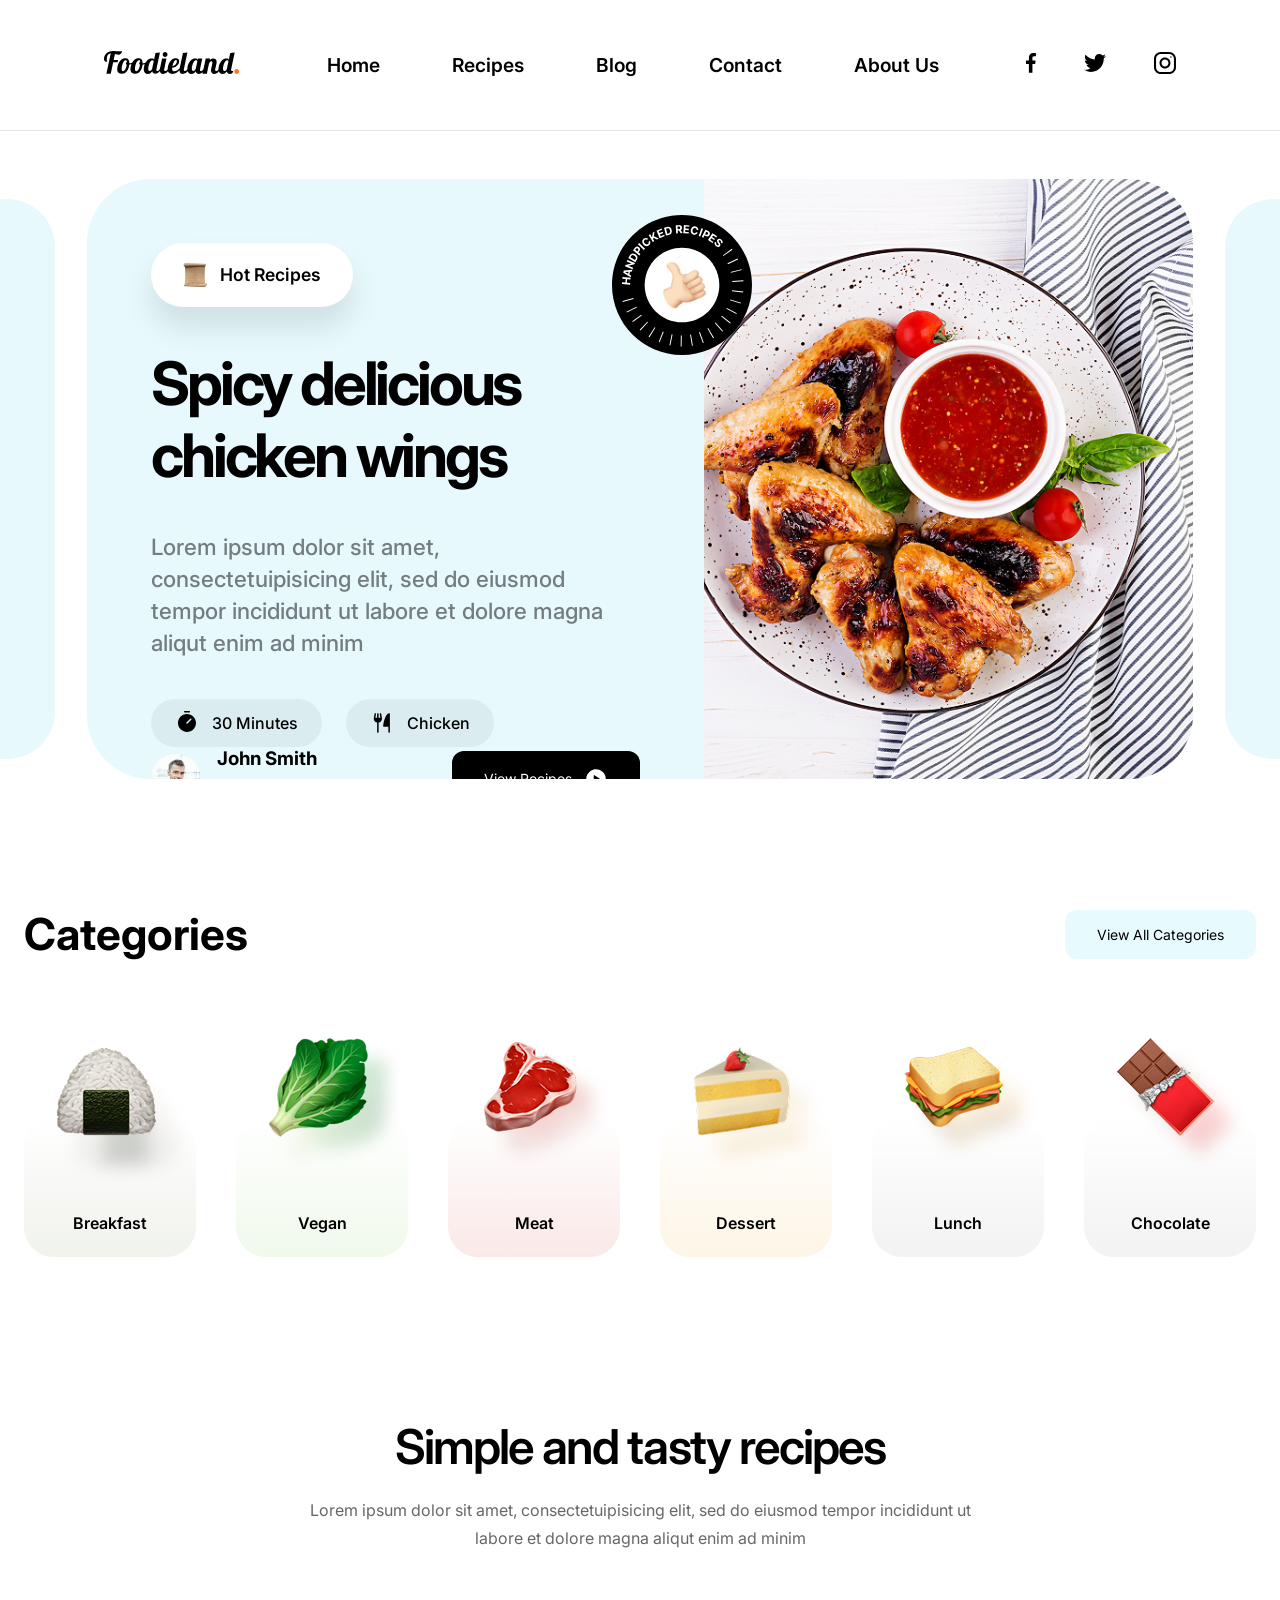
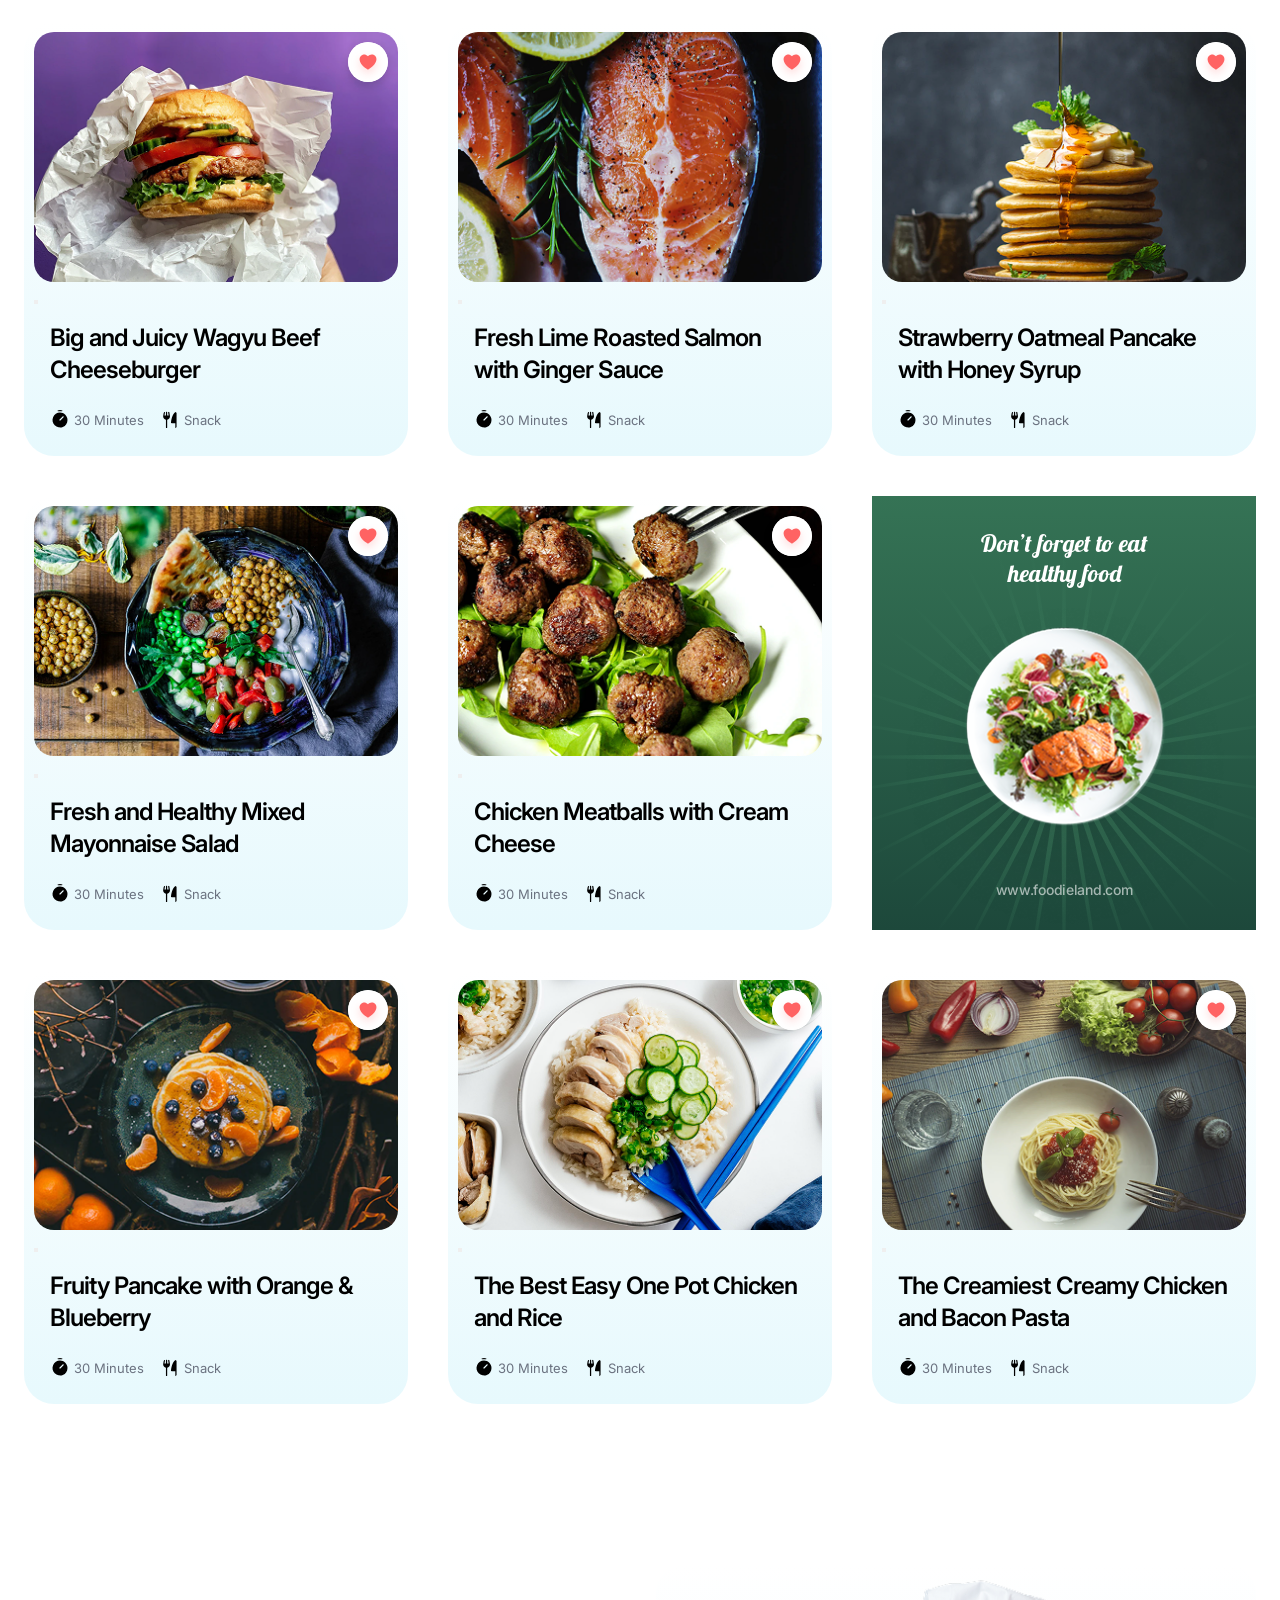
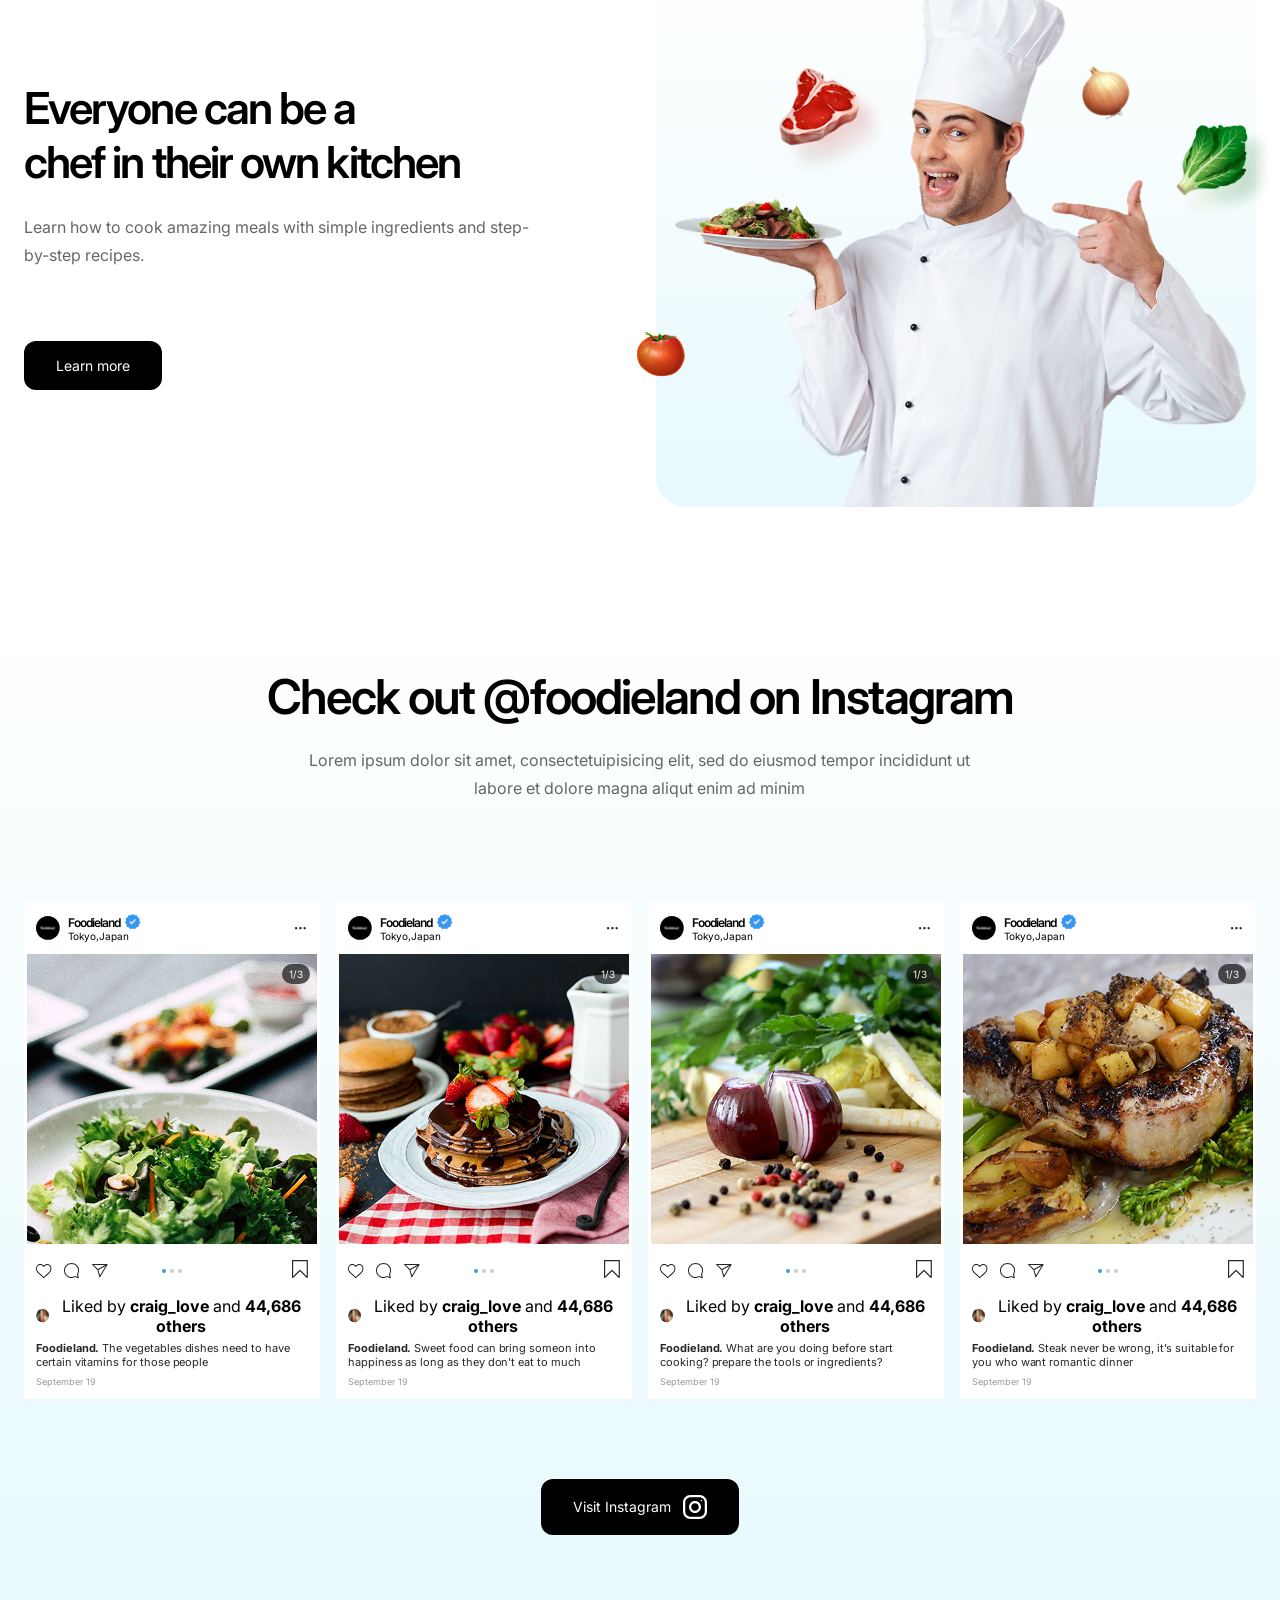
==== index.html @ 56c22567 "chore: rename homepage.html to index.html" ====
<!DOCTYPE html>
<html lang="en">
<head>

    <meta charset="UTF-8">
    <meta name="viewport" content="width=device-width, initial-scale=1.0">
    <title>Homepage</title>

    <link rel="stylesheet" href="/styles.css">
    <link href="https://fonts.googleapis.com/css2?family=Inter:wght@400;600;700&display=swap" rel="stylesheet">
    <link href="https://fonts.googleapis.com/css2?family=Lobster&display=swap" rel="stylesheet">
</head>


<body>
    <!-- Navbar Design -->
    <Header class="header">
        <!-- Brand Logo -->
        <nav class="navbar">
            <a class="">
                <img src="/assets/Logo/Foodieland..svg" alt="Brand-logo" class="brand-logo">
            </a>
            <!-- Page links on Navbar -->
            <ul class="nav-menu">
                <li>
                    <a href="">Home</a>
                </li>
                 <li>
                    <a href="">Recipes</a>
                </li>
                <li>
                    <a href="">Blog</a>
                </li>
                 <li>
                    <a href="">Contact</a>
                </li>
                <li><a href=""> About Us</a></li>
            </ul>
            <!-- Social Media Icons -->
            <div class="sm-icons">
                <a href="">
                    <img src="/assets/Icons/001-facebook.svg" alt="facebook icon">
                </a>
                <a href="">
                    <img src="/assets/Icons/003-twitter.svg" alt="">
                </a>
                <a href="">
                    <img src="/assets/Icons/004-instagram.svg" alt="">
                </a>
            </div>
        </nav>
    </Header>

    <!-- Main Website Sections -->
    <main>
        <!-- Hero Section -->
        <Section class="hero">

            <div class="left-rectangle">
            </div>
            <!-- The Banner in the Middle -->
            <div class="hero-banner">

                <div class="hero-banner-left">
                    <div class="hero-left-content">
                        <div class="hot-recipes-tag">
                            <img src="/assets/Icons/Scroll.svg" alt="Scroll">
                            <p class="tag-text">Hot Recipes</p>
                        </div>

                        <h1>Spicy delicious chicken wings</h1>

                        <p>Lorem ipsum dolor sit amet, consectetuipisicing elit, sed do eiusmod tempor incididunt ut labore et dolore magna aliqut enim ad minim </p>
                    
                        <div class="hero-banner-tag-2">
                            <div class="hot-recipes-tag-2">
                                <img src="/assets/Icons/Timer.svg" alt="delivery Time">
                                <p class="tag-text">30 Minutes</p>
                            </div>
                            <div class="hot-recipes-tag-2">
                                <img src="/assets/Icons/ForkKnife.svg" alt="delivery Time">
                                <p class="tag-text">Chicken</p>
                            </div>
                        </div>
                    </div>
                     

                    <div class="author-and-button">
                        <div class="chef-details">
                            <img src="/assets/images/Man-avatar.svg" alt="Man-avatar">
                            <div class="author-name-date">
                                <h3>John Smith</h3>
                                <p>18 April, 2026</p>
                            </div>
                        </div>

                        <button class="btn-and-icon">
                            <span>View Recipes</span>
                            <img src="/assets/Icons/PlayCircle.svg" alt="Play button">
                        </button>
                    </div>
                </div>

                <!-- Floating Badge -->
                <img src="/assets/images/Badge.svg" alt="Badge" class="hero-banner-float">

                
                <div class="hero-banner-right">
                    <img src="/assets/images/baked-chicken-wings-asian-style-tomatoes-sauce-plate 1.png" alt="baked-chicken-wings-asian-style-tomatoes-sauce-plate" >
                </div>
            </div>

            <div class="right-rectangle">
            </div>
        </Section>


        <!-- Categories -->
        <section class="categories">
            <div class="container">
                <div class="cat-header">
                    <h1>Categories</h1>
                    <button class="btn">
                        <span>View All Categories</span>
                    </button>
                </div>
                
                <div class="category-list">
                    <!-- Breakfast Category Card -->
                     <div class="cat-breakfast">
                        <img src="/assets/images/Cat-Breakfast.png" alt="Oatmeal png">
                        <p>Breakfast</p>
                    </div>

                    <!-- Vegan Category Card -->
                    <div class="cat-vegan">
                        <img src="/assets/images/Cat-Vegan.png" alt="Vegan Image png">
                        <p>Vegan</p>
                    </div>

                    <!-- Meat Category Card -->
                    <div class="cat-meat">
                        <img src="/assets/images/cat-meat.png" alt="Streak of meat png">
                        <p>Meat</p>
                    </div>

                    <!-- Dessert Category Card -->
                    <div class="cat-dessert">
                        <img src="/assets/images/Cat-Dessert.png" alt="Dessert Image png">
                        <p>Dessert</p>
                    </div>

                    <!-- Lunch Category Card -->
                    <div class="cat-lunch">
                        <img src="/assets/images/Cat-Lunch.png" alt="lunch image png ">
                        <p>Lunch</p>
                    </div>

                    <!-- Chocolate Category Card -->
                    <div class="cat-chocolate">
                        <img src="/assets/images/Cat-Chocolate.png" alt="Chocolate bar png">
                        <p>Chocolate</p>
                    </div>
                </div>
            </div>
        </section>

        <!-- Recipes Card -->
        <section class="recipes">
            <div class="container">

                <div class="recipes-header">
                    <h2 class="title">
                        Simple and tasty recipes
                    </h2>
                    <p class="subtitle">
                        Lorem ipsum dolor sit amet, consectetuipisicing elit, sed do eiusmod tempor incididunt ut labore et dolore magna aliqut enim ad minim                </p>
                    </p>
                </div>

                <div class="recipe-grid">
                    <!-- Grid cards -->
                    <article class="card">
                        <img src="/assets/images/Big and Juicy Wagyu Beef Cheeseburger.png" alt="Big and Juicy Wagyu Beef Cheeseburger">
                        
                        <button class="favorite-btn">
                            <img src="/assets/images/Favorite.svg" alt="heart to add to favorite">
                        </button>

                        <div class="card-body">
                            <h3>Big and Juicy Wagyu Beef Cheeseburger</h3>
                    
                            <div class="meta">
                                <div class="meta-tag">
                                    <img src="/assets/Icons/Timer.svg" alt="delivery Time">
                                    <p class="tag-text">30 Minutes</p>
                                </div>
                                <div class="meta">
                                    <div class="meta-tag">
                                    <img src="/assets/Icons/ForkKnife.svg" alt="Recipe">
                                    <p class="tag-text">Snack</p>
                                </div>
                            </div>
                        </div>
                    </article>

                    <article class="card">
                        <img src="/assets/images/Fresh Lime Roasted Salmon with Ginger Sauce.png" alt="Fresh Lime Roasted Salmon with Ginger Sauce">
                        
                        <button class="favorite-btn">
                            <img src="/assets/images/Favorite.svg" alt="heart to add to favorite">
                        </button>

                        <div class="card-body">
                            <h3>Fresh Lime Roasted Salmon with Ginger Sauce</h3>
                    
                            <div class="meta">
                                <div class="meta-tag">
                                    <img src="/assets/Icons/Timer.svg" alt="delivery Time">
                                    <p class="tag-text">30 Minutes</p>
                                </div>
                                <div class="meta">
                                    <div class="meta-tag">
                                    <img src="/assets/Icons/ForkKnife.svg" alt="Recipe">
                                    <p class="tag-text">Snack</p>
                                </div>
                            </div>
                        </div>
                    </article>

                    <article class="card">
                        <img src="/assets/images/Strawberry Oatmeal Pancake with Honey Syrup.png" alt="Strawberry Oatmeal Pancake with Honey Syrup">
                        
                        <button class="favorite-btn">
                            <img src="/assets/images/Favorite.svg" alt="heart to add to favorite">
                        </button>

                        <div class="card-body">
                            <h3>Strawberry Oatmeal Pancake with Honey Syrup</h3>
                    
                            <div class="meta">
                                <div class="meta-tag">
                                    <img src="/assets/Icons/Timer.svg" alt="delivery Time">
                                    <p class="tag-text">30 Minutes</p>
                                </div>
                                <div class="meta">
                                    <div class="meta-tag">
                                    <img src="/assets/Icons/ForkKnife.svg" alt="Recipe">
                                    <p class="tag-text">Snack</p>
                                </div>
                            </div>
                        </div>
                    </article>

                    <article class="card">
                        <img src="/assets/images/Fresh and Healthy Mixed Mayonnaise Salad.png" alt="Fresh and Healthy Mixed Mayonnaise Salad">
                        
                        <button class="favorite-btn">
                            <img src="/assets/images/Favorite.svg" alt="heart to add to favorite">
                        </button>

                        <div class="card-body">
                            <h3>Fresh and Healthy Mixed Mayonnaise Salad</h3>
                    
                            <div class="meta">
                                <div class="meta-tag">
                                    <img src="/assets/Icons/Timer.svg" alt="delivery Time">
                                    <p class="tag-text">30 Minutes</p>
                                </div>
                                <div class="meta">
                                    <div class="meta-tag">
                                    <img src="/assets/Icons/ForkKnife.svg" alt="Recipe">
                                    <p class="tag-text">Snack</p>
                                </div>
                            </div>
                        </div>
                    </article>

                    <article class="card">
                        <img src="/assets/images/Chicken Meatballs with Cream Cheese.png" alt="Chicken Meatballs with Cream Cheese">
                        
                        <button class="favorite-btn">
                            <img src="/assets/images/Favorite.svg" alt="heart to add to favorite">
                        </button>

                        <div class="card-body">
                            <h3>Chicken Meatballs with Cream Cheese</h3>
                    
                            <div class="meta">
                                <div class="meta-tag">
                                    <img src="/assets/Icons/Timer.svg" alt="delivery Time">
                                    <p class="tag-text">30 Minutes</p>
                                </div>
                                <div class="meta">
                                    <div class="meta-tag">
                                    <img src="/assets/Icons/ForkKnife.svg" alt="Recipe">
                                    <p class="tag-text">Snack</p>
                                </div>
                            </div>
                        </div>
                    </article>

                    <article class="ads-card">
                        <h2>Don’t forget to eat healthy food</h2>

                        <div class="image-stack">
                            <img src="/assets/images/Star bg.svg" class="img2">
                            <img src="/assets/images/Don’t forget to eat  healthy food.png" alt="Don’t forget to eat  healthy food">
                        </div>
                        <p>www.foodieland.com</p>
                    </article>

                    <article class="card">
                        <img src="/assets/images/Fruity Pancake with Orange & Blueberry.png" alt="Fruity Pancake with Orange & Blueberry">
                        
                        <button class="favorite-btn">
                            <img src="/assets/images/Favorite.svg" alt="heart to add to favorite">
                        </button>

                        <div class="card-body">
                            <h3>Fruity Pancake with Orange & Blueberry</h3>
                    
                            <div class="meta">
                                <div class="meta-tag">
                                    <img src="/assets/Icons/Timer.svg" alt="delivery Time">
                                    <p class="tag-text">30 Minutes</p>
                                </div>
                                <div class="meta">
                                    <div class="meta-tag">
                                    <img src="/assets/Icons/ForkKnife.svg" alt="Recipe">
                                    <p class="tag-text">Snack</p>
                                </div>
                            </div>
                        </div>
                    </article>

                    <article class="card">
                        <img src="/assets/images/The Best Easy One Pot Chicken and Rice.png" alt="The Best Easy One Pot Chicken and Rice">
                        
                        <button class="favorite-btn">
                            <img src="/assets/images/Favorite.svg" alt="heart to add to favorite">
                        </button>

                        <div class="card-body">
                            <h3>The Best Easy One Pot Chicken and Rice</h3>
                    
                            <div class="meta">
                                <div class="meta-tag">
                                    <img src="/assets/Icons/Timer.svg" alt="delivery Time">
                                    <p class="tag-text">30 Minutes</p>
                                </div>
                                <div class="meta">
                                    <div class="meta-tag">
                                    <img src="/assets/Icons/ForkKnife.svg" alt="Recipe">
                                    <p class="tag-text">Snack</p>
                                </div>
                            </div>
                        </div>
                    </article>

                    <article class="card">
                        <img src="/assets/images/The Creamiest Creamy Chicken and Bacon Pasta.png" alt="The Creamiest Creamy Chicken and Bacon Pasta">
                        
                        <button class="favorite-btn">
                            <img src="/assets/images/Favorite.svg" alt="heart to add to favorite">
                        </button>

                        <div class="card-body">
                            <h3>The Creamiest Creamy Chicken and Bacon Pasta</h3>
                    
                            <div class="meta">
                                <div class="meta-tag">
                                    <img src="/assets/Icons/Timer.svg" alt="delivery Time">
                                    <p class="tag-text">30 Minutes</p>
                                </div>
                                <div class="meta">
                                    <div class="meta-tag">
                                    <img src="/assets/Icons/ForkKnife.svg" alt="Recipe">
                                    <p class="tag-text">Snack</p>
                                </div>
                            </div>
                        </div>
                    </article>
                </div>
            </div>
        </section>

        <section class="chef">
            <div class="chef-container">
                <div class="chef-left-content">
                    <div class="chef-text">
                        <h2>Everyone can be a <br>
                        chef in their own kitchen</h2>
                        <p>Learn how to cook amazing meals with simple ingredients and step-by-step recipes.</p>
                    </div>
                    <button class="btn-and-icon">
                        <span>Learn more</span>
                    </button>
                </div>

                <div class="chef-image">
                    <img src="/assets/images/portrait-happy-male-chef-dressed-uniform 1.png" alt="Chef" class="chef-avatar" class="chef-avatar" >

                    <img src="/assets/images/Tomatoes-bulb.png" class="float float-1">
                    <img src="/assets/images/Onions Bulb.png" class="float float-2">
                    <img src="/assets/images/cat-meat.png" class="float float-3">
                    <img src="/assets/images/Cat-Vegan.png" class="float float-4">
                </div>
            </div>
        </section>

        <!-- INSTAGRAM SECTION -->
        <section class="instagram">
            <div class="container">

                <div class="instagram-header">
                    <h2 class="title">
                        Check out @foodieland on Instagram
                    </h2>
                    <p class="subtitle">
                        Lorem ipsum dolor sit amet, consectetuipisicing elit, sed do eiusmod tempor incididunt ut labore et dolore magna aliqut enim ad minim                </p>
                    </p>
                </div>

                <div class="insta-grid">

                    <!-- Insta-card-01 -->
                    <div class="insta-card">
                        <div class="insta-ui-top">
                            <div class="insta-profile-details">

                                <img src="/assets/Logo/Oval.svg" alt="insta-profile">
                                <div class="profile-account">
                                    <div class="account-with-badge">
                                        <h3>Foodieland</h3>
                                        <img src="/assets/Logo/Official Icon.svg" alt="offical-insta-badge">
                                    </div>
                                    <p>Tokyo,Japan</p>
                                </div>
                            </div>
                            <button class="more-icon">
                                <img src="/assets/Logo/More Icon.png" alt="more button" >
                            </button>     
                        </div>

                        <div class="insta-card-img">
                            <span>1/3</span>
                            <img src="/assets/images/instagram-1.png">
                        </div>
                        
                        <div class="insta-ui-buttom">
                            <div class="buttom-actions">
                                <div class="left-icons">
                                    <img src="/assets/Logo/heart.svg" alt="like">
                                    <img src="/assets/Logo/Comment.svg" alt="comment">
                                    <img src="/assets/Logo/Messanger.svg" alt="share">
                                </div>

                                <div class="indicators">
                                    <span class="dot active"></span>
                                    <span class="dot"></span>
                                    <span class="dot"></span>
                                </div>

                                <div class="right-icon">
                                    <img src="/assets/Logo/Save.svg" alt="save">
                                </div>
                            </div>
                                
                            <div class="profile-img">
                                <img src="/assets/Logo/Insta-user-image.svg" alt="user-img">
                                <p>
                                    Liked by <strong>craig_love</strong> and <strong>44,686 others</strong>
                                </p>
                            </div>
                            
                            <p class="caption">
                                <strong>Foodieland.</strong> The vegetables dishes need to have certain vitamins for those people
                            </p>
                            
                            <p class="date">September 19</p>
                        </div>
                    </div>

                    <!-- Insta-card-02 -->
                    <div class="insta-card">
                        <div class="insta-ui-top">
                            <div class="insta-profile-details">

                                <img src="/assets/Logo/Oval.svg" alt="insta-profile">
                                <div class="profile-account">
                                    <div class="account-with-badge">
                                        <h3>Foodieland</h3>
                                        <img src="/assets/Logo/Official Icon.svg" alt="offical-insta-badge">
                                    </div>
                                    <p>Tokyo,Japan</p>
                                </div>
                            </div>
                            <button class="more-icon">
                                <img src="/assets/Logo/More Icon.png" alt="more button" >
                            </button>     
                        </div>

                        <div class="insta-card-img">
                            <span>1/3</span>
                            <img src="/assets/images/instagram-2.png">
                        </div>
                        
                        <div class="insta-ui-buttom">
                            <div class="buttom-actions">
                                <div class="left-icons">
                                    <img src="/assets/Logo/heart.svg" alt="like">
                                    <img src="/assets/Logo/Comment.svg" alt="comment">
                                    <img src="/assets/Logo/Messanger.svg" alt="share">
                                </div>

                                <div class="indicators">
                                    <span class="dot active"></span>
                                    <span class="dot"></span>
                                    <span class="dot"></span>
                                </div>

                                <div class="right-icon">
                                    <img src="/assets/Logo/Save.svg" alt="save">
                                </div>
                            </div>
                                
                            <div class="profile-img">
                                <img src="/assets/Logo/Insta-user-image.svg" alt="user-img">
                                <p>
                                    Liked by <strong>craig_love</strong> and <strong>44,686 others</strong>
                                </p>
                            </div>
                            
                            <p class="caption">
                                <strong>Foodieland.</strong> Sweet food can bring someon into happiness as long as they don’t eat to much
                            </p>
                            
                            <p class="date">September 19</p>
                        </div>
                    </div>

                    <!-- Insta-card-03 -->
                    <div class="insta-card">
                        <div class="insta-ui-top">
                            <div class="insta-profile-details">

                                <img src="/assets/Logo/Oval.svg" alt="insta-profile">
                                <div class="profile-account">
                                    <div class="account-with-badge">
                                        <h3>Foodieland</h3>
                                        <img src="/assets/Logo/Official Icon.svg" alt="offical-insta-badge">
                                    </div>
                                    <p>Tokyo,Japan</p>
                                </div>
                            </div>
                            <button class="more-icon">
                                <img src="/assets/Logo/More Icon.png" alt="more button" >
                            </button>     
                        </div>

                        <div class="insta-card-img">
                            <span>1/3</span>
                            <img src="/assets/images/instagram-3.png">
                        </div>
                        
                        <div class="insta-ui-buttom">
                            <div class="buttom-actions">
                                <div class="left-icons">
                                    <img src="/assets/Logo/heart.svg" alt="like">
                                    <img src="/assets/Logo/Comment.svg" alt="comment">
                                    <img src="/assets/Logo/Messanger.svg" alt="share">
                                </div>

                                <div class="indicators">
                                    <span class="dot active"></span>
                                    <span class="dot"></span>
                                    <span class="dot"></span>
                                </div>

                                <div class="right-icon">
                                    <img src="/assets/Logo/Save.svg" alt="save">
                                </div>
                            </div>
                                
                            <div class="profile-img">
                                <img src="/assets/Logo/Insta-user-image.svg" alt="user-img">
                                <p>
                                    Liked by <strong>craig_love</strong> and <strong>44,686 others</strong>
                                </p>
                            </div>
                            
                            <p class="caption">
                                <strong>Foodieland.</strong> What are you doing before start cooking? prepare the  tools or ingredients?
                            </p>
                            
                            <p class="date">September 19</p>
                        </div>
                    </div>

                    <!-- Insta-card-04 -->
                    <div class="insta-card">
                        <div class="insta-ui-top">
                            <div class="insta-profile-details">

                                <img src="/assets/Logo/Oval.svg" alt="insta-profile">
                                <div class="profile-account">
                                    <div class="account-with-badge">
                                        <h3>Foodieland</h3>
                                        <img src="/assets/Logo/Official Icon.svg" alt="offical-insta-badge">
                                    </div>
                                    <p>Tokyo,Japan</p>
                                </div>
                            </div>
                            <button class="more-icon">
                                <img src="/assets/Logo/More Icon.png" alt="more button" >
                            </button>     
                        </div>

                        <div class="insta-card-img">
                            <span>1/3</span>
                            <img src="/assets/images/instagram-4.png">
                        </div>
                        
                        <div class="insta-ui-buttom">
                            <div class="buttom-actions">
                                <div class="left-icons">
                                    <img src="/assets/Logo/heart.svg" alt="like">
                                    <img src="/assets/Logo/Comment.svg" alt="comment">
                                    <img src="/assets/Logo/Messanger.svg" alt="share">
                                </div>

                                <div class="indicators">
                                    <span class="dot active"></span>
                                    <span class="dot"></span>
                                    <span class="dot"></span>
                                </div>

                                <div class="right-icon">
                                    <img src="/assets/Logo/Save.svg" alt="save">
                                </div>
                            </div>
                                
                            <div class="profile-img">
                                <img src="/assets/Logo/Insta-user-image.svg" alt="user-img">
                                <p>
                                    Liked by <strong>craig_love</strong> and <strong>44,686 others</strong>
                                </p>
                            </div>
                            
                            <p class="caption">
                                <strong>Foodieland.</strong> Steak never be wrong, it’s suitable for you who want romantic dinner
                            </p>
                            
                            <p class="date">September 19</p>
                        </div>
                    </div>
                </div>

                <button class="btn-and-icon">
                    <span>Visit Instagram</span>
                    <img src="/assets/Icons/004-instagram-white.svg" alt="Instagrsam-icon">
                </button>
            </div>
        </section>



    </main>


    <Footer>

    </Footer>
</body>
</html>
---- styles.css ----
* {
  margin: 0;
  padding: 0;
  box-sizing: border-box;
  font-family: "Inter", sans-serif;
}

.categories,
.recipes,
.chef,
.instagram {
  padding: 80px 0;
}

.container {
    max-width: 1280px;
    margin: 0 auto;
    padding: 0 24px;
    display: flex;
    flex-direction: column;
    gap: 50px;
}

 /* Buttons and Icon */
.btn-and-icon {
  display: inline-flex;
  width: fit-content;
  align-items: center;
  gap: 12px;
  padding: 16px 32px;
  background: black;
  color: white;
  border: none;
  border-radius: 12px;
  cursor: pointer;
}

.btn-and-icon span {
    font-size: 14px;
}

.btn-and-icon img {
  width: 24px;
  height: 24px;
}

/* Buttons 2 */
.btn {
  display: inline-flex;
  width: fit-content;
  align-items: center;
  gap: 12px;
  padding: 16px 32px;
  background: #E7FAFE;
  color: #000;
  border: none;
  border-radius: 12px;
  cursor: pointer;
}

.btn span {
    font-size: 14px;
}

/* Navigation Bar */
.header {
    padding: 3.2rem 6.5rem 3.2rem 6.5rem;
    border-bottom: 1px solid #e3e3e3;
    color: #ffffff;
}

.navbar {
    display: flex;
    justify-content:space-between;
    align-items: center;
}

.brand-logo {
  height: 1.5rem;
  width: auto;
}

.nav-menu {
    display: flex;
    gap: 4.5rem;
    list-style: none;
}

.nav-menu a {
    text-decoration: none;
    color: #000;
    font-weight: 600;
    font-size: 1.2rem;
}

.sm-icons {
    display: flex;
    align-items: center;
    gap: 3rem;
}


/* Herosection */
.hero {
    display: flex;
    align-items: center;
    padding-top: 3rem;
    padding-bottom: 3rem;
    justify-content: space-between;
    overflow: hidden;
    gap: 2rem;
}

.left-rectangle {
    background-color: #E7F9FD;
    width: 4rem;
    height: 560px;
    border-radius: 0rem 3rem 3rem 0rem;
}



.hero-banner {
    display: flex;
    position: relative;
    background-color: #E7F9FD;
    width: 100%;
    height: 600px;
    border-radius: 4rem;
    margin: 0 auto;
    overflow: hidden;
}


.hero-banner-left {
    flex: 1;
    display: flex;
    flex-direction: column;
    margin: 4rem 4rem 4rem 4rem;
    justify-content: space-between;
    width: 100%;
    min-width: 0;

}

.hero-left-content {
    flex: 1;
    display: flex;
    flex-direction: column;
    gap: 2.5rem;
    width: 100%;
    min-width: 0;
}

.hot-recipes-tag {
    display: flex;
    align-items: center;
    padding: 1rem 2rem;
    gap: 0.8rem;
    background: #ffffff;
    width: fit-content;
    border-radius: 4rem;
    box-shadow: 0 20px 30px rgba(0,0,0,0.1);
}

.hot-recipes-tag .tag-text {
    font-size: 1.1rem;
    font-weight: 600;
    color: #000;
}

.hero-banner-left h1 {
    font-size: 60px;
    font-weight: 700;
    letter-spacing: -0.2rem;
    width: 100%;
    max-width: 420px;
    word-wrap: break-word;
}

.hero-banner-left p {
    font-size: 1.4rem;
    color: rgba(0, 0, 0, 0.5);
    font-weight: 500;
    line-height: 2rem;
    width: 100%;
    word-wrap: break-word;
}

.hero-banner-tag-2 {
    display: flex;
    flex-direction: row;
    gap: 1.5rem;
}

.hot-recipes-tag-2 {
    display: flex;
    align-items: center;
    padding: 0.5rem 1.5rem;
    gap: 0.8rem;
    background: rgba(0, 0, 0, 0.05);
    width: fit-content;
    border-radius: 4rem;
}

.hot-recipes-tag-2 .tag-text {
    font-size: 1rem;
    font-weight: 500;
    color: #000;
}

.author-and-button {
    display: flex;
    align-items: center;
    justify-content: space-between;
}

.chef-details {
    display: flex;
    gap: 1rem;
    align-items: center;
}

.author-name-date {
    display: flex;
    flex-direction: column;
    gap: 0.5rem;
}


.hero-banner-float {
    position: absolute;
    z-index: 10;
    
    
    top: 20%;
    left: 50%;

    transform: translate(-20%, -60%);
    
    width: 140px;
    height: 140px;
}

.hero-banner-right {
    flex: 1;
    overflow: hidden;
}

.hero-banner-right img {
    width: 100%;
    height: 100%;
    object-fit: cover;
    display: block;
    object-position: 90% center;
}


.right-rectangle {
    background-color: #E7F9FD;
    width: 4rem;
    height: 560px;
    border-radius: 3rem 0rem 0rem 3rem;
}


/* Categories */
.cat-header {
    margin-bottom: 6rem;
    display: flex;
    justify-content: space-between;
    align-items: center;
}

.cat-header h1 {
    font-size: 44px;
}

.category-list {
    margin-top: 40px;
    display: flex;
    gap: 40px;
    margin-top: 10px;
    justify-content: space-between;
}

.cat-breakfast,
.cat-vegan,
.cat-meat,
.cat-dessert,
.cat-lunch,
.cat-chocolate {
    display: flex;
    flex-direction: column;
    align-items: center;
    justify-content: center;

    position: relative;
    overflow: visible;

    border-radius: 30px;
    width: 180px;
    height: 140px;
    padding: 24px;
    
    text-align: center; 
}

.cat-breakfast img,
.cat-vegan img,
.cat-meat img,
.cat-dessert img,
.cat-lunch img,
.cat-chocolate img {
    position: absolute;
    top: -5rem;
    right: 0rem;
}

.cat-breakfast p,
.cat-vegan p,
.cat-meat p,
.cat-dessert p,
.cat-lunch p,
.cat-chocolate p {
    margin-top: auto;
    font-size: 16px;
    font-weight: 600;
}

.cat-breakfast {
    background: linear-gradient(
        180deg,
        rgba(112, 130, 70, 0.00) 0%, 
        rgba(112, 130, 70, 0.10) 100%
        ); 
}

.cat-vegan {
    background: linear-gradient(
        180deg, 
        rgba(108, 198, 63, 0.00) 0%, 
        rgba(108, 198, 63, 0.10) 100%
    );
}

.cat-meat {
    background: linear-gradient(
        180deg, 
        rgba(204, 38, 27, 0.00) 0%, 
        rgba(204, 38, 27, 0.10) 100%
        );
}

.cat-dessert {
    background: linear-gradient(
        180deg, 
        rgba(240, 158, 0, 0.00) 0%, 
        rgba(240, 158, 0, 0.10) 100%
        );  
}

.cat-lunch {
    background: linear-gradient(
        180deg, 
        rgba(0, 0, 0, 0.00) 0%, 
        rgba(0, 0, 0, 0.05) 100%
        ); 
}

.cat-chocolate {
    background: linear-gradient(
        180deg, 
        rgba(0, 0, 0, 0.00) 0%, 
        rgba(0, 0, 0, 0.05) 100%
        );
}

.recipes-header {
    display: flex;
    flex-direction: column;
    gap: 20px;
}

.title {
    color: #000;
    text-align: center;
    font-size: 48px;
    font-style: normal;
    font-weight: 600;
    line-height: normal;
    letter-spacing: -1.92px;
}

.subtitle {
    color: rgba(0, 0, 0, 0.60);
    text-align: center;
    font-size: 16px;
    font-style: normal;
    font-weight: 400;
    line-height: 28px;
    margin-top: 8px;
    margin: 0 auto;
    width: 706px;
}

/* Grids */
.recipe-grid {
  display: grid;
  grid-template-columns: repeat(3, 1fr);
  gap: 40px;
}

/* CARD */
.card {
    position: relative; 
    border-radius: 30px;
    overflow: hidden;
    padding: 10px;
    background: #000;
    background: linear-gradient(
    180deg, 
    rgba(231, 249, 253, 0.00) 0%, 
    #E7F9FD 100%
    );
}

.card img {
  width: 100%;
  height: 250px;
  object-fit: cover;
  border-radius: 20px;
}

.favorite-btn img {
  position: absolute;
  top: 20px;
  right: 20px;

  width: 40px;
  height: 40px;

  border: none;
  border-radius: 50%;
  background: white;

  display: flex;
  align-items: center;
  justify-content: center;

  cursor: pointer;

  box-shadow: 0 4px 10px rgba(0,0,0,0.15);
}

.card-body {
    display: flex;
    flex-direction: column;
    padding: 16px;
    gap: 24px;
}

.card h3 {
    color: #000;
    font-size: 24px;
    font-style: normal;
    font-weight: 600;
    line-height: 32px; 
    letter-spacing: -0.96px;
}

.meta {
  display: flex;
  gap: 16px;
  color: #6b7280;
  font-size: 13px;
}

.meta-tag {
    display: flex;
    align-items: center;
    gap: 4px;
    width: fit-content;
}

.meta-tag img {
    width: 20px;
    height: 20px;
}

.ads-card {
    display: flex;
    flex-direction: column;
    justify-content: space-between;
    position: relative; 
    overflow: hidden;
    padding: 32px;
    align-items: center;
    background: linear-gradient(
        180deg, 
        #357355 0%,
        #1D483B 100%
    );
}

.image-stack img {
  position: absolute;

  top: 60%;
  left: 50%;
  transform: translate(-50%, -50%);
}

.ads-card h2,
.ads-card p {
    position: relative;
    z-index: 2;
}

.ads-card h2 {
    color: #FFF;
    text-align: center;
    font-family: 'Lobster', cursive;
    font-size: 24px;
    font-style: normal;
    font-weight: 400;
    line-height: normal;
    width: 200px;
}

.ads-card p {
    color: rgba(255, 255, 255, 0.60);
    font-size: 14px;
    text-align: center;
    font-style: normal;
    font-weight: 500;
    line-height: normal;
    letter-spacing: -0.28px;
    width: 200px;
}

.chef-container {
    display: flex;
    align-items: center;
    justify-content: space-between;
    gap: 40px;
    max-width: 1280px;
    margin: 0 auto;
    padding: 0 24px;
}

.chef-left-content {
    display: flex;
    flex-direction: column;
    gap: 72px;
}

.chef-text {
    display: flex;
    flex-direction: column;
    max-width: 502px;
    gap: 24px;
}

.chef-text h2 {
    color: #000;
    font-size: 44px;
    font-style: normal;
    font-weight: 600;
    line-height: normal;
    letter-spacing: -1.92px;
}

.chef-text p {
    color: rgba(0, 0, 0, 0.60);
    font-size: 16px;
    font-style: normal;
    font-weight: 400;
    line-height: 28px;
    width: 508px;
}

.chef-image {
    position: relative;
    width: 600px;
    border-radius: 30px;
    overflow: visible;
    background: linear-gradient(180deg, 
    rgba(231, 249, 253, 0.00) 0%, 
    #E7F9FD 100%
    );
}

.chef-main {
    width: 300px;
}

/* floating items */
.float {
    position: absolute;
    width: 50px;
}

float float-2 {
    position: absolute;
    width: 200px;
}

.float-1 { bottom: 128px; left: -20px; }
.float-2 { width: 60px; top: 100px; right: 120px; }
.float-3 { width: 120px; top: 100px; left: 120px; }
.float-4 { width: 100px; top: 160px; right: -20px; }

.chef-avatar {
    width: 100%;
    height: 100%;
    object-fit: cover;
    display: block;
    object-position: 40% center;
}

.instagram-header {
    display: flex;
    flex-direction: column;
    gap: 20px;
}

.instagram {
    background: linear-gradient(180deg, rgba(231, 249, 253, 0.00) 0%, #E7F9FD 100%);
}

.instagram {
  text-align: center;
}

.insta-grid {
  display: grid;
  grid-template-columns: repeat(4, 1fr);
  gap: 16px;
  margin: 30px 0;
}

.insta-card {
    position: relative;
    display: flex;
    flex-direction: column;
    overflow: hidden;
    background: #000;
    background: #ffffff;

}


.insta-ui-top {
    display: flex;
    padding: 12px;
    align-items: center;
    justify-content: space-between;
}


.insta-profile-details {
    display: flex;
    gap: 8px;
    align-items: center;
    justify-content: space-between;
}

.profile-account {
    display: flex;
    flex-direction: column;

}

.profile-account h3 {
    margin: 0;
    line-height: 1px;
}

.profile-account p {
    margin: 0;
    font-size: 10px;
    text-align: left;
}

.account-with-badge {
    display: flex;
    align-items: center;
    gap: 5px;
}

.insta-profile-details .account-with-badge img {
    width: 16px;
    height: 16px;
}

.more-icon {
    all: unset;         
    cursor: pointer;
    display: inline-flex;
    align-items: center;
    justify-content: center;
    width: 8px;
}

.profile-account h3 {
    color: #000;
    font-size: 12px;
    font-style: normal;
    font-weight: 600;
    letter-spacing: -0.96px;
}

.insta-profile-details img {
    width: 24px;
    height: 24px;
}

.more-icon {
    width: 16px;
    height: 16px;
}

.insta-card-img {
    position: relative;
    width: 100%;
    object-fit: cover;
}

.insta-card-img span {
    position: absolute;
    width: 28px;
    height: 20px;
    border-radius: 10.053px;
    background: rgba(18, 18, 18, 0.70);
    top: 10px; 
    right: 10px;
    align-items: center;
    align-content: center;
    color: #F9F9F9;
    font-size: 10px;
    font-style: normal;
    font-weight: 400;
    line-height: normal;
}

.insta-ui-buttom {
    position: relative;
    display: flex;
    flex-direction: column;
    background: #fff;
    padding: 12px;
    gap: 6px;
}

.buttom-actions {
    display: flex;
    justify-content: space-between;
    align-items: center;
    margin-bottom: 8px;
}

.left-icons img,
.right-icon img,
.profile-img img {
    width: 16px;
    height: auto;
}

.left-icons {
    display: flex;
    gap: 12px;
    align-items: center;
}

.indicators {
    position: absolute;
    left: 50%;
    transform: translateX(-50%);
    display: flex;
    gap: 4px;
}

.dot {
    width: 4px;
    height: 4px;
    background: #ccc;
    border-radius: 50%;
}

.dot.active {
    background: #3897f0;
}

.profile-img {
    display: flex;
    align-items: center;
    gap: 4px;
}

.profile-img .p {
    color: #262626;
    font-size: 12px;
    font-style: normal;
    font-weight: 600;
    line-height: 13.92px;
    letter-spacing: -0.054px;
}

.caption,
.date {
  width: 100%;
  text-align: left;
}

.caption {
    color: #262626;
    font-size: 11px;
    font-style: normal;
    font-weight: 400;
    line-height: 13.92px;
    letter-spacing: -0.054px;
}

.date {
    color: rgba(0, 0, 0, 0.40);
    font-size: 9px;
    font-style: normal;
    font-weight: 400;
    line-height: normal;
    letter-spacing: 0.039px;
}

.instagram .container {
    align-items: center;
}
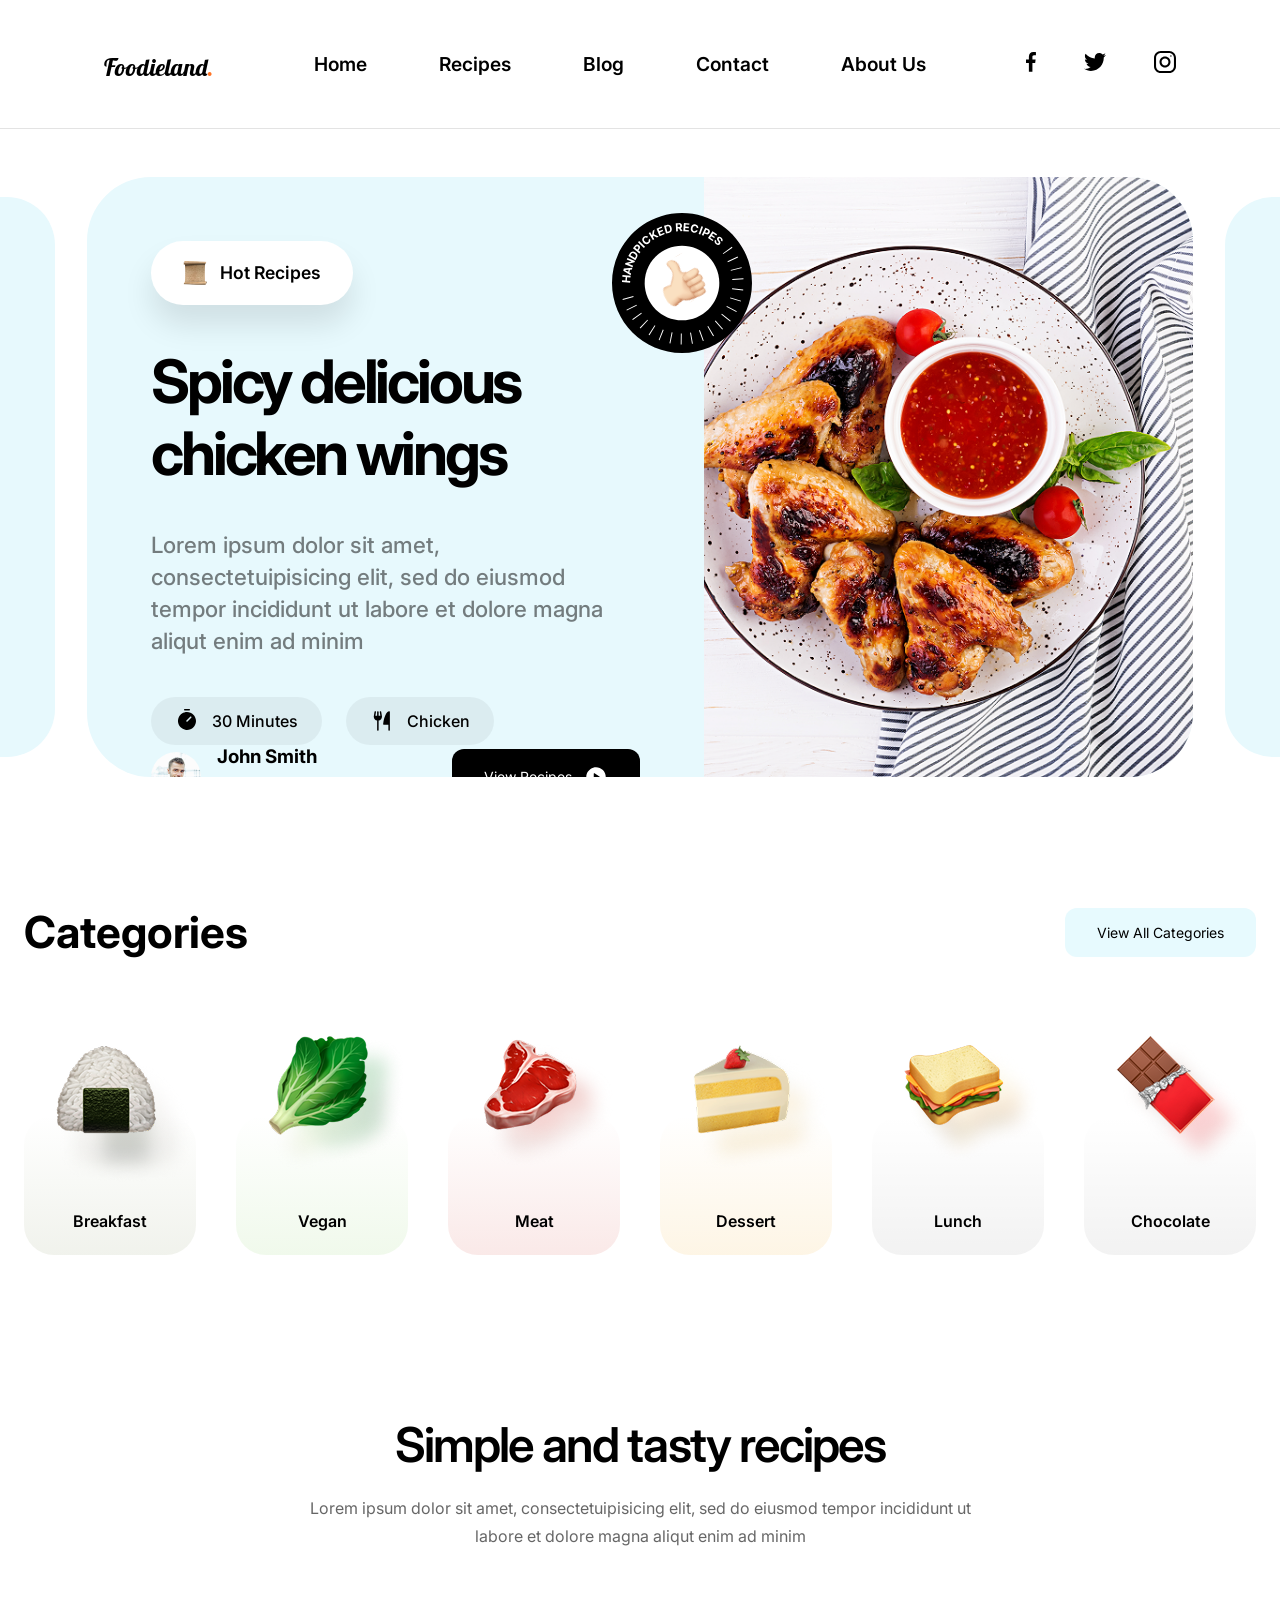
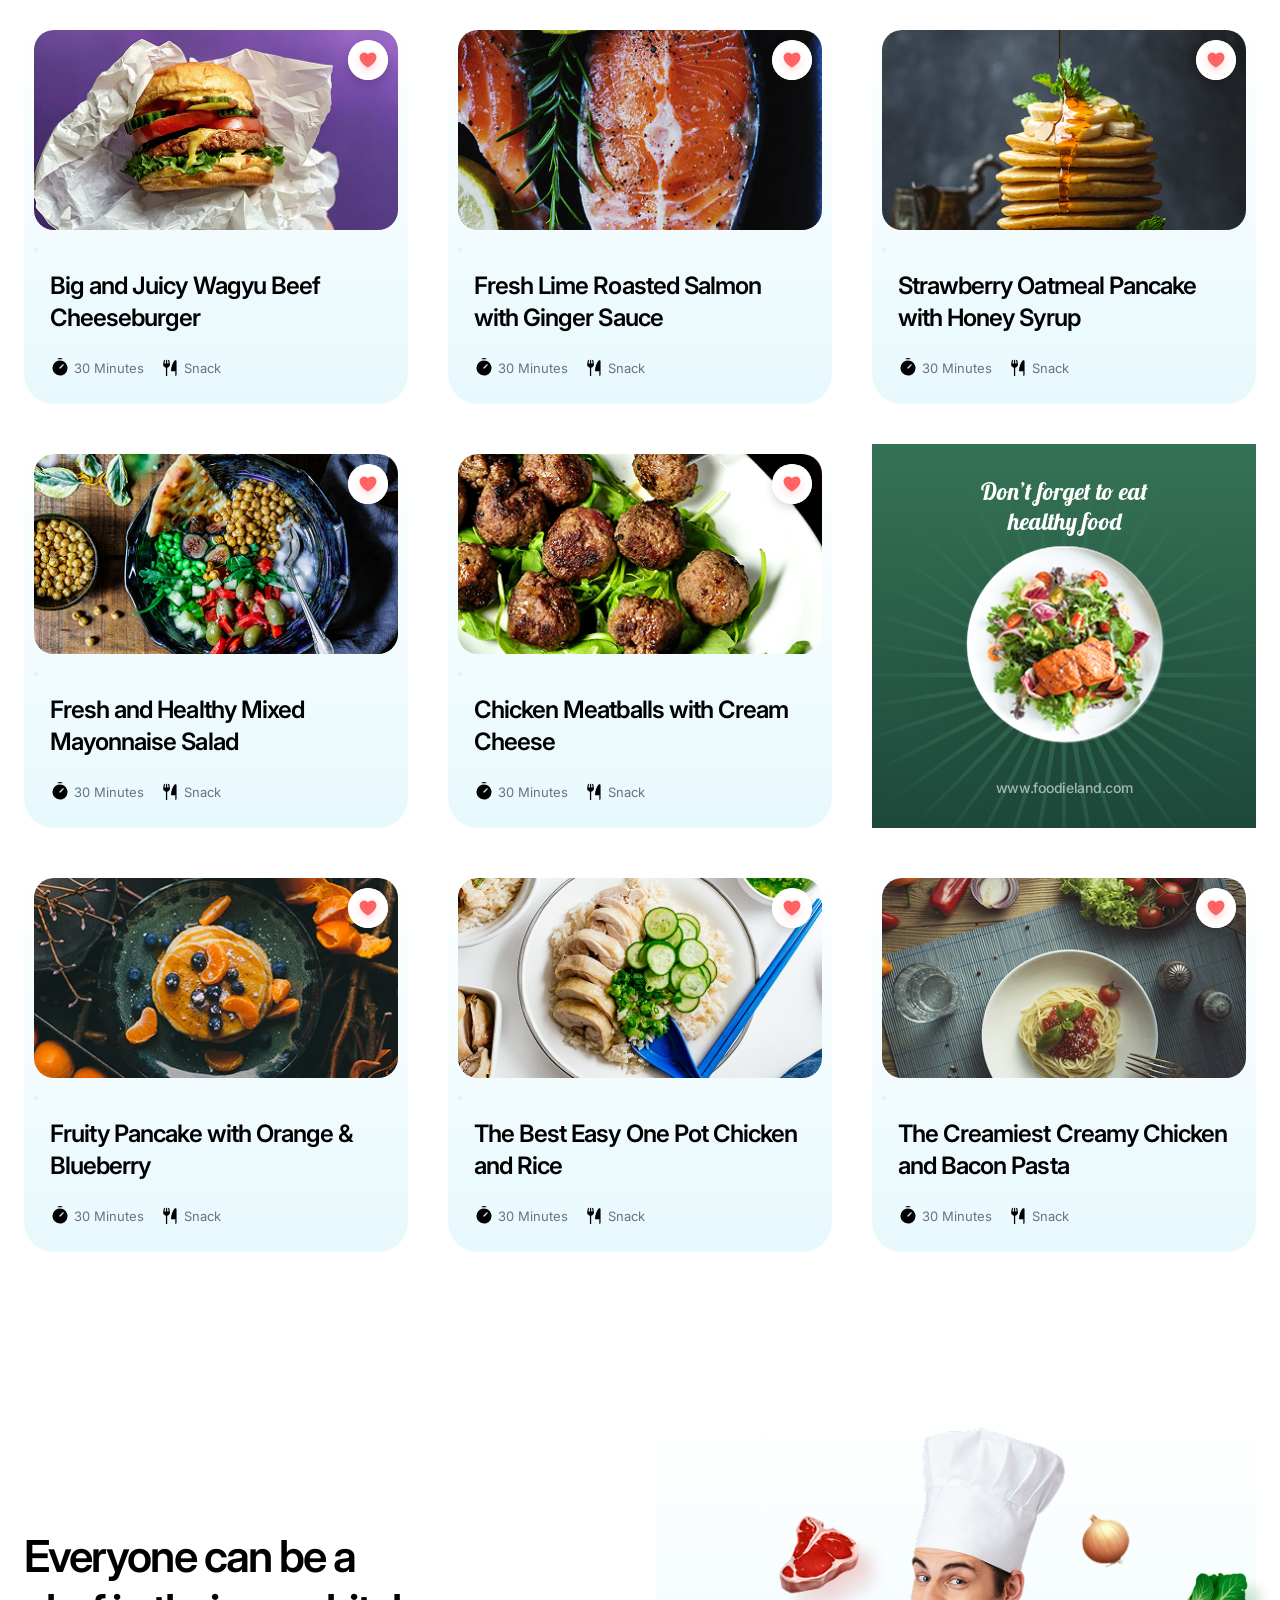
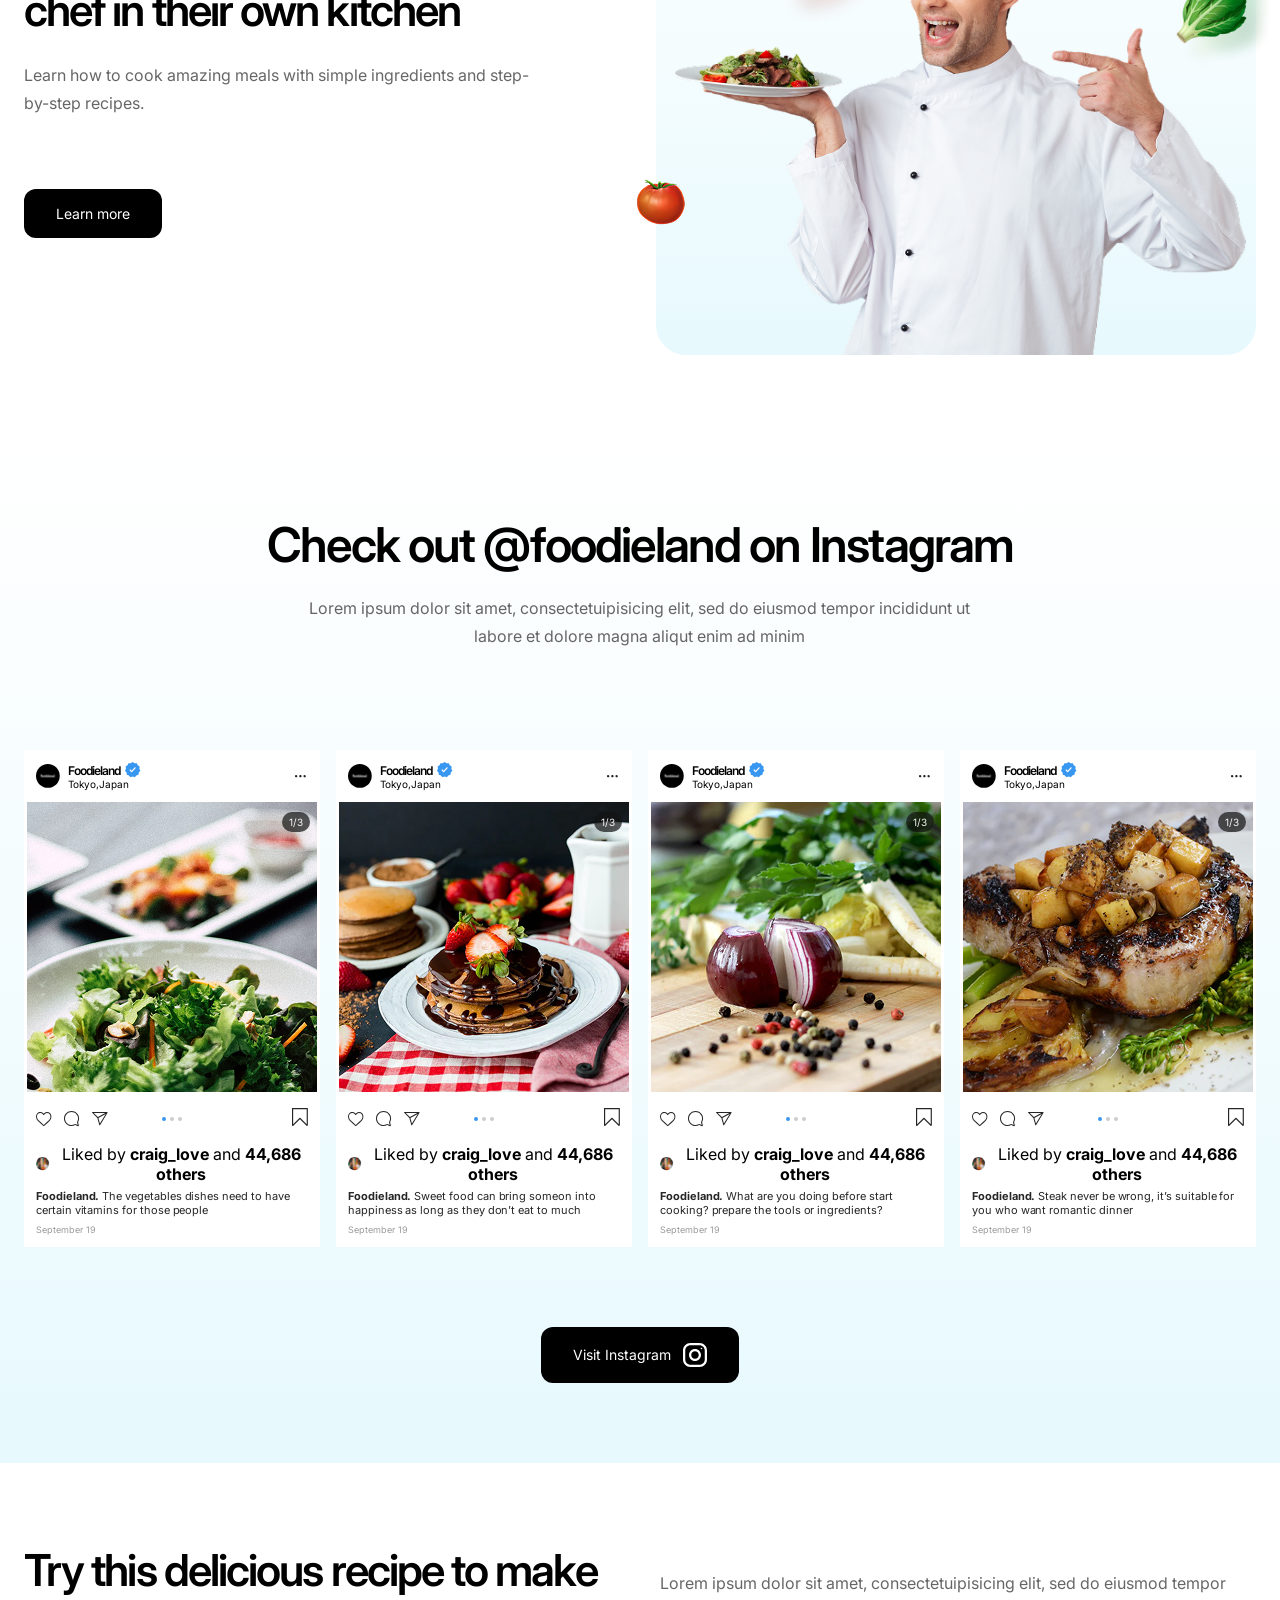
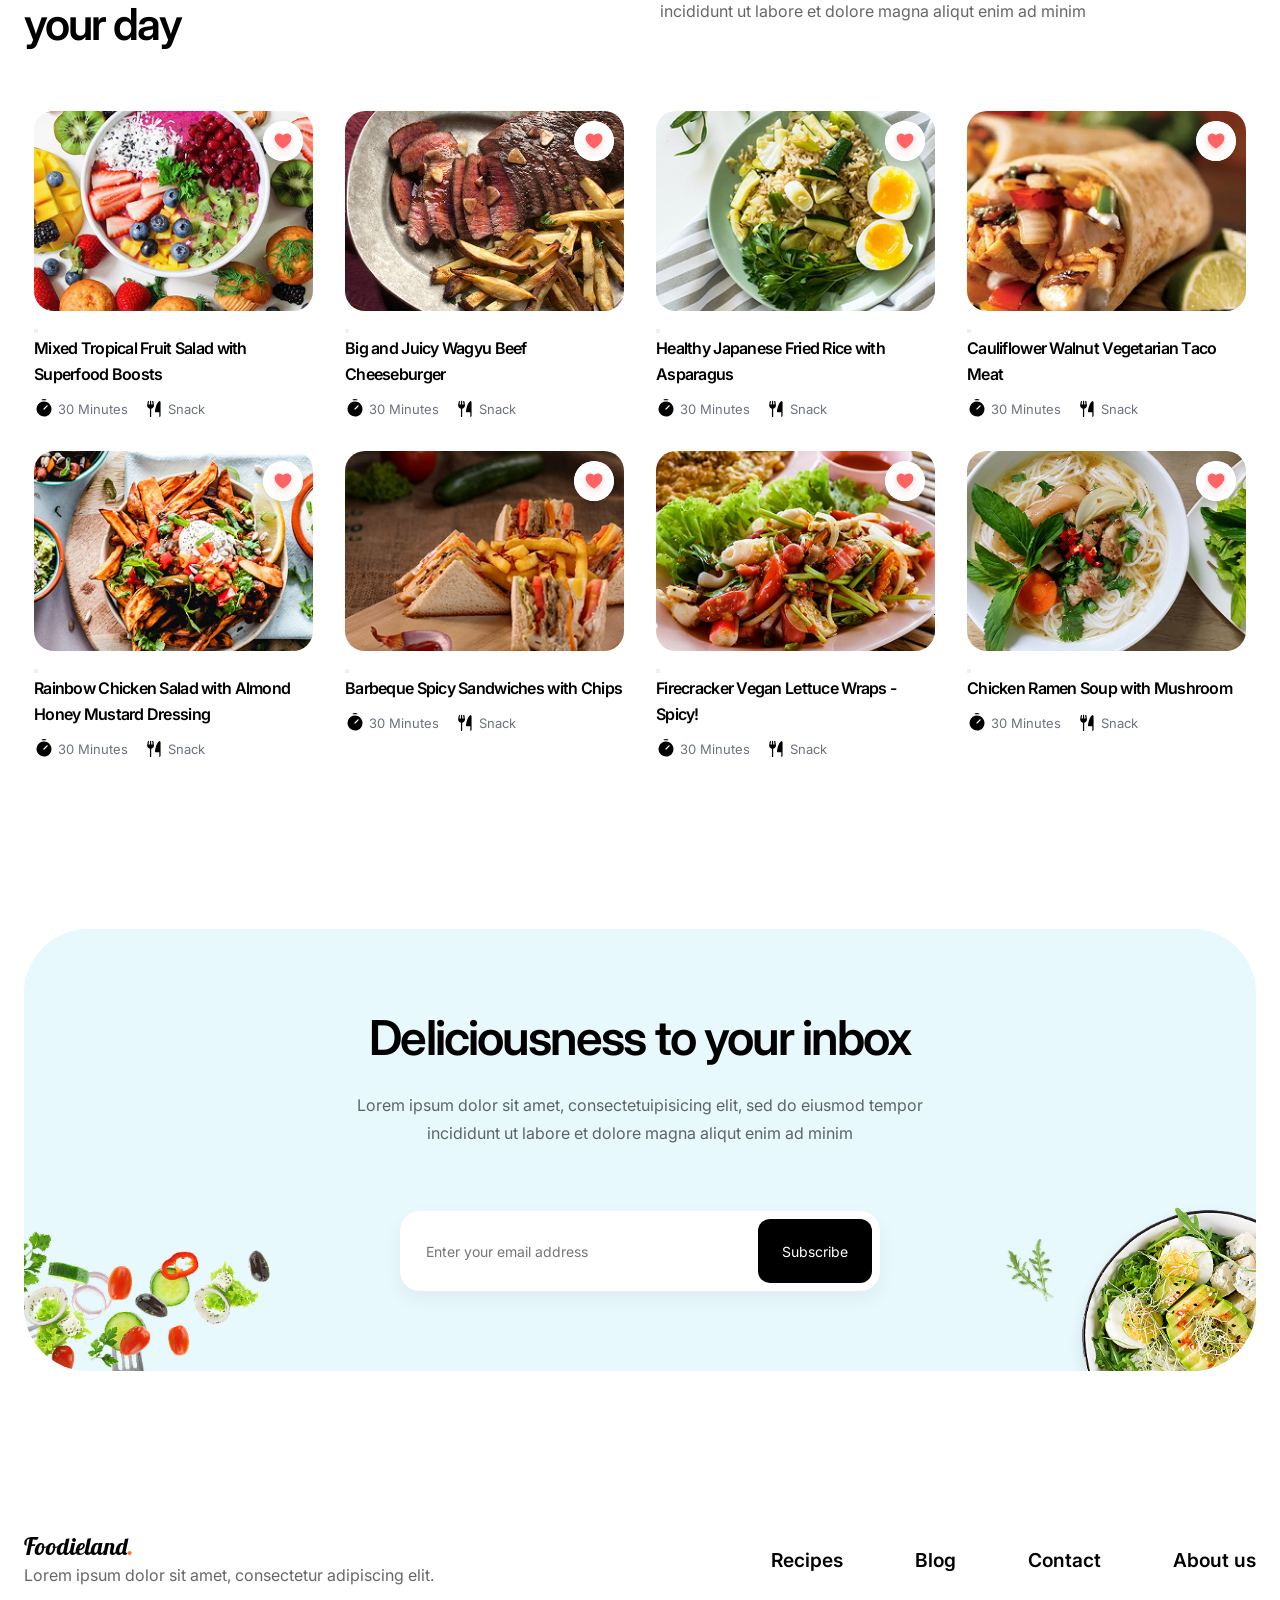
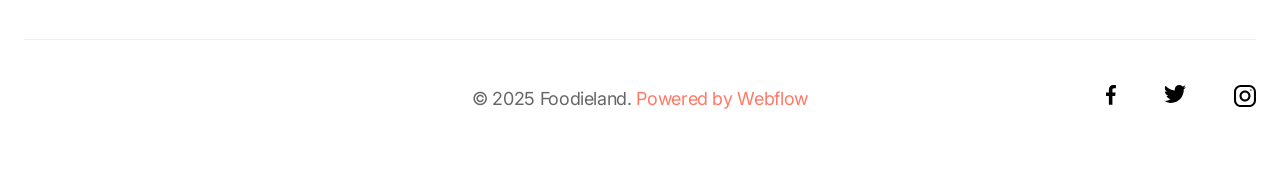
==== commit 01efcf23: "chore: update pages location" ====
--- a/index.html
+++ b/index.html
@@ -1,41 +1,45 @@
 <!DOCTYPE html>
 <html lang="en">
 <head>
-
     <meta charset="UTF-8">
     <meta name="viewport" content="width=device-width, initial-scale=1.0">
     <title>Homepage</title>
 
-    <link rel="stylesheet" href="/styles.css">
+    <link rel="stylesheet" href="/styles/styles.css">
+    <link rel="stylesheet" href="/styles/global.css">
     <link href="https://fonts.googleapis.com/css2?family=Inter:wght@400;600;700&display=swap" rel="stylesheet">
     <link href="https://fonts.googleapis.com/css2?family=Lobster&display=swap" rel="stylesheet">
 </head>
 
-
 <body>
-    <!-- Navbar Design -->
     <Header class="header">
-        <!-- Brand Logo -->
+
         <nav class="navbar">
-            <a class="">
-                <img src="/assets/Logo/Foodieland..svg" alt="Brand-logo" class="brand-logo">
-            </a>
+            <div class="brand-logo">
+                <a href="index.html" class="logo-link">
+                    <h3 class="logo">
+                        Foodieland<span class="dot">.</span>
+                    </h3>
+                </a>
+            </div>
+        
             <!-- Page links on Navbar -->
             <ul class="nav-menu">
                 <li>
-                    <a href="">Home</a>
+                    <a href="index.html">Home</a>
                 </li>
                  <li>
                     <a href="">Recipes</a>
                 </li>
                 <li>
-                    <a href="">Blog</a>
+                    <a href="blog.html">Blog</a>
                 </li>
                  <li>
-                    <a href="">Contact</a>
+                    <a href="contact.html">Contact</a>
                 </li>
                 <li><a href=""> About Us</a></li>
             </ul>
+
             <!-- Social Media Icons -->
             <div class="sm-icons">
                 <a href="">
@@ -50,10 +54,7 @@
             </div>
         </nav>
     </Header>
-
-    <!-- Main Website Sections -->
     <main>
-        <!-- Hero Section -->
         <Section class="hero">
 
             <div class="left-rectangle">
@@ -114,8 +115,6 @@
             </div>
         </Section>
 
-
-        <!-- Categories -->
         <section class="categories">
             <div class="container">
                 <div class="cat-header">
@@ -165,7 +164,6 @@
             </div>
         </section>
 
-        <!-- Recipes Card -->
         <section class="recipes">
             <div class="container">
 
@@ -409,7 +407,6 @@
             </div>
         </section>
 
-        <!-- INSTAGRAM SECTION -->
         <section class="instagram">
             <div class="container">
 
@@ -664,13 +661,265 @@
             </div>
         </section>
 
-
-
+        <section class="extra-recipes">
+            <div class="container">
+                <div class="extra-recipes-header">
+                    <h1>Try this delicious recipe to make your day</h1>
+                    <p>Lorem ipsum dolor sit amet, consectetuipisicing elit, sed do eiusmod tempor incididunt ut labore et dolore magna aliqut enim ad minim </p>  
+                </div>
+                
+                <div class="extra-recipe-grid">
+                    <!-- Grid cards -->
+                     
+                    <article class="card card--no-bg">
+                        <img src="/assets/images/Recipe 1.png" alt="">
+                        
+                        <button class="favorite-btn">
+                            <img src="/assets/images/Favorite.svg" alt="heart to add to favorite">
+                        </button>
+
+                        <div class="card-body">
+                            <h3>Mixed Tropical Fruit Salad with Superfood Boosts</h3>
+                    
+                            <div class="meta">
+                                <div class="meta-tag">
+                                    <img src="/assets/Icons/Timer.svg" alt="delivery Time">
+                                    <p class="tag-text">30 Minutes</p>
+                                </div>
+                                <div class="meta">
+                                    <div class="meta-tag">
+                                    <img src="/assets/Icons/ForkKnife.svg" alt="Recipe">
+                                    <p class="tag-text">Snack</p>
+                                </div>
+                            </div>
+                        </div>
+                    </article>
+
+                    <article class="card card--no-bg">
+                        <img src="/assets/images/Recipe 2.png" alt="">
+                        
+                        <button class="favorite-btn">
+                            <img src="/assets/images/Favorite.svg" alt="heart to add to favorite">
+                        </button>
+
+                        <div class="card-body">
+                            <h3>Big and Juicy Wagyu Beef Cheeseburger</h3>
+                    
+                            <div class="meta">
+                                <div class="meta-tag">
+                                    <img src="/assets/Icons/Timer.svg" alt="delivery Time">
+                                    <p class="tag-text">30 Minutes</p>
+                                </div>
+                                <div class="meta">
+                                    <div class="meta-tag">
+                                    <img src="/assets/Icons/ForkKnife.svg" alt="Recipe">
+                                    <p class="tag-text">Snack</p>
+                                </div>
+                            </div>
+                        </div>
+                    </article>
+
+                    <article class="card card--no-bg">
+                        <img src="/assets/images/Recipe 3.png" alt="">
+                        
+                        <button class="favorite-btn">
+                            <img src="/assets/images/Favorite.svg" alt="heart to add to favorite">
+                        </button>
+
+                        <div class="card-body">
+                            <h3>Healthy Japanese Fried Rice with Asparagus</h3>
+                    
+                            <div class="meta">
+                                <div class="meta-tag">
+                                    <img src="/assets/Icons/Timer.svg" alt="delivery Time">
+                                    <p class="tag-text">30 Minutes</p>
+                                </div>
+                                <div class="meta">
+                                    <div class="meta-tag">
+                                    <img src="/assets/Icons/ForkKnife.svg" alt="Recipe">
+                                    <p class="tag-text">Snack</p>
+                                </div>
+                            </div>
+                        </div>
+                    </article>
+
+                    <article class="card card--no-bg">
+                        <img src="/assets/images/Recipe 4.png" alt="">
+                        
+                        <button class="favorite-btn">
+                            <img src="/assets/images/Favorite.svg" alt="heart to add to favorite">
+                        </button>
+
+                        <div class="card-body">
+                            <h3>Cauliflower Walnut Vegetarian Taco Meat</h3>
+                    
+                            <div class="meta">
+                                <div class="meta-tag">
+                                    <img src="/assets/Icons/Timer.svg" alt="delivery Time">
+                                    <p class="tag-text">30 Minutes</p>
+                                </div>
+                                <div class="meta">
+                                    <div class="meta-tag">
+                                    <img src="/assets/Icons/ForkKnife.svg" alt="Recipe">
+                                    <p class="tag-text">Snack</p>
+                                </div>
+                            </div>
+                        </div>
+                    </article>
+
+                    <article class="card card--no-bg">
+                        <img src="/assets/images/Recipe 5.png" alt="">
+                        
+                        <button class="favorite-btn">
+                            <img src="/assets/images/Favorite.svg" alt="heart to add to favorite">
+                        </button>
+
+                        <div class="card-body">
+                            <h3>Rainbow Chicken Salad with Almond Honey Mustard Dressing</h3>
+                    
+                            <div class="meta">
+                                <div class="meta-tag">
+                                    <img src="/assets/Icons/Timer.svg" alt="delivery Time">
+                                    <p class="tag-text">30 Minutes</p>
+                                </div>
+                                <div class="meta">
+                                    <div class="meta-tag">
+                                    <img src="/assets/Icons/ForkKnife.svg" alt="Recipe">
+                                    <p class="tag-text">Snack</p>
+                                </div>
+                            </div>
+                        </div>
+                    </article>
+
+                    <article class="card card--no-bg">
+                        <img src="/assets/images/Recipe 6.png" alt="">
+                        
+                        <button class="favorite-btn">
+                            <img src="/assets/images/Favorite.svg" alt="heart to add to favorite">
+                        </button>
+
+                        <div class="card-body">
+                            <h3>Barbeque Spicy Sandwiches with Chips </h3>
+                    
+                            <div class="meta">
+                                <div class="meta-tag">
+                                    <img src="/assets/Icons/Timer.svg" alt="delivery Time">
+                                    <p class="tag-text">30 Minutes</p>
+                                </div>
+                                <div class="meta">
+                                    <div class="meta-tag">
+                                    <img src="/assets/Icons/ForkKnife.svg" alt="Recipe">
+                                    <p class="tag-text">Snack</p>
+                                </div>
+                            </div>
+                        </div>
+                    </article>
+
+                    <article class="card card--no-bg">
+                        <img src="/assets/images/Recipe 7.png" alt="">
+                        
+                        <button class="favorite-btn">
+                            <img src="/assets/images/Favorite.svg" alt="heart to add to favorite">
+                        </button>
+
+                        <div class="card-body">
+                            <h3>Firecracker Vegan Lettuce Wraps - Spicy!</h3>
+                    
+                            <div class="meta">
+                                <div class="meta-tag">
+                                    <img src="/assets/Icons/Timer.svg" alt="delivery Time">
+                                    <p class="tag-text">30 Minutes</p>
+                                </div>
+                                <div class="meta">
+                                    <div class="meta-tag">
+                                    <img src="/assets/Icons/ForkKnife.svg" alt="Recipe">
+                                    <p class="tag-text">Snack</p>
+                                </div>
+                            </div>
+                        </div>
+                    </article>
+
+                    <article class="card card--no-bg">
+                        <img src="/assets/images/Recipe 8.png" alt="">
+                        
+                        <button class="favorite-btn">
+                            <img src="/assets/images/Favorite.svg" alt="heart to add to favorite">
+                        </button>
+
+                        <div class="card-body">
+                            <h3>Chicken Ramen Soup with Mushroom</h3>
+                    
+                            <div class="meta">
+                                <div class="meta-tag">
+                                    <img src="/assets/Icons/Timer.svg" alt="delivery Time">
+                                    <p class="tag-text">30 Minutes</p>
+                                </div>
+                                <div class="meta">
+                                    <div class="meta-tag">
+                                    <img src="/assets/Icons/ForkKnife.svg" alt="Recipe">
+                                    <p class="tag-text">Snack</p>
+                                </div>
+                            </div>
+                        </div>
+                    </article>
+                </div>
+            </div>
+        </section>
+        
+        <Section class="subscribe">
+            <div class="container">
+                <div class="subscribe-banner">
+                    <h1>Deliciousness to your inbox</h1>
+                    <p>Lorem ipsum dolor sit amet, consectetuipisicing elit, sed do eiusmod tempor incididunt ut labore et dolore magna aliqut enim ad minim </p>
+
+                    <form class="subscribe-form">
+                        <input type="email" placeholder="Enter your email address" required/>
+                        <button type="submit" class="btn">Subscribe</button>
+                    </form>
+
+                    <img src="/assets/images/kisspng-salad-salad-fresh-food-healthylife-vegetables-vegetarian-5d42e3a7cb8543 1.png" alt="salad-salad-fresh-food" class="float float-5" />
+                    <img src="/assets/images/Photo.png" alt="Plate-of-food" class="float float-6" />
+                </div>
+            </div>
+        </Section>
     </main>
-
-
-    <Footer>
-
-    </Footer>
+    <footer class="footer">
+        <div class="container">
+            <div class="footer-top">
+                <div class="footer-brand">
+                    <h3 class="logo">
+                        Foodieland<span class="dot">.</span>
+                    </h3>
+                    <p>Lorem ipsum dolor sit amet, consectetur adipiscing elit.</p>
+                </div>
+
+                <div class="nav-menu">
+                    <a href="#">Recipes</a>
+                    <a href="#">Blog</a>
+                    <a href="#">Contact</a>
+                    <a href="#">About us</a>
+                </div>
+            </div>
+
+            <div class="footer-bottom">
+                <p class="copyright">
+                        © 2025 Foodieland.<span class="powered"> Powered by Webflow</span>
+                </p>
+
+                <div class="footer-socials">
+                    <a href="">
+                        <img src="/assets/Icons/001-facebook.svg" alt="facebook icon">
+                    </a>
+                    <a href="">
+                        <img src="/assets/Icons/003-twitter.svg" alt="">
+                    </a>
+                    <a href="">
+                        <img src="/assets/Icons/004-instagram.svg" alt="">
+                    </a>
+                </div>
+            </div>
+        </div>
+    </footer>
 </body>
+
 </html>
--- a/styles/styles.css
+++ b/styles/styles.css
@@ -0,0 +1,930 @@
+/* Herosection */
+.hero {
+    display: flex;
+    align-items: center;
+    padding-top: 3rem;
+    padding-bottom: 3rem;
+    justify-content: space-between;
+    overflow: hidden;
+    gap: 2rem;
+}
+
+.left-rectangle {
+    background-color: #E7F9FD;
+    width: 4rem;
+    height: 560px;
+    border-radius: 0rem 3rem 3rem 0rem;
+}
+
+
+
+.hero-banner {
+    display: flex;
+    position: relative;
+    background-color: #E7F9FD;
+    width: 100%;
+    height: 600px;
+    border-radius: 4rem;
+    margin: 0 auto;
+    overflow: hidden;
+}
+
+
+.hero-banner-left {
+    flex: 1;
+    display: flex;
+    flex-direction: column;
+    margin: 4rem 4rem 4rem 4rem;
+    justify-content: space-between;
+    width: 100%;
+    min-width: 0;
+
+}
+
+.hero-left-content {
+    flex: 1;
+    display: flex;
+    flex-direction: column;
+    gap: 2.5rem;
+    width: 100%;
+    min-width: 0;
+}
+
+.hot-recipes-tag {
+    display: flex;
+    align-items: center;
+    padding: 1rem 2rem;
+    gap: 0.8rem;
+    background: #ffffff;
+    width: fit-content;
+    border-radius: 4rem;
+    box-shadow: 0 20px 30px rgba(0,0,0,0.1);
+}
+
+.hot-recipes-tag .tag-text {
+    font-size: 1.1rem;
+    font-weight: 600;
+    color: #000;
+}
+
+.hero-banner-left h1 {
+    font-size: 60px;
+    font-weight: 700;
+    letter-spacing: -0.2rem;
+    width: 100%;
+    max-width: 420px;
+    word-wrap: break-word;
+}
+
+.hero-banner-left p {
+    font-size: 1.4rem;
+    color: rgba(0, 0, 0, 0.5);
+    font-weight: 500;
+    line-height: 2rem;
+    width: 100%;
+    word-wrap: break-word;
+}
+
+.hero-banner-tag-2 {
+    display: flex;
+    flex-direction: row;
+    gap: 1.5rem;
+}
+
+.hot-recipes-tag-2 {
+    display: flex;
+    align-items: center;
+    padding: 0.5rem 1.5rem;
+    gap: 0.8rem;
+    background: rgba(0, 0, 0, 0.05);
+    width: fit-content;
+    border-radius: 4rem;
+}
+
+.hot-recipes-tag-2 .tag-text {
+    font-size: 1rem;
+    font-weight: 500;
+    color: #000;
+}
+
+.author-and-button {
+    display: flex;
+    align-items: center;
+    justify-content: space-between;
+}
+
+.chef-details {
+    display: flex;
+    gap: 1rem;
+    align-items: center;
+}
+
+.author-name-date {
+    display: flex;
+    flex-direction: column;
+    gap: 0.5rem;
+}
+
+
+.hero-banner-float {
+    position: absolute;
+    z-index: 10;
+    
+    
+    top: 20%;
+    left: 50%;
+
+    transform: translate(-20%, -60%);
+    
+    width: 140px;
+    height: 140px;
+}
+
+.hero-banner-right {
+    flex: 1;
+    overflow: hidden;
+}
+
+.hero-banner-right img {
+    width: 100%;
+    height: 100%;
+    object-fit: cover;
+    display: block;
+    object-position: 90% center;
+}
+
+
+.right-rectangle {
+    background-color: #E7F9FD;
+    width: 4rem;
+    height: 560px;
+    border-radius: 3rem 0rem 0rem 3rem;
+}
+
+
+/* Categories */
+.cat-header {
+    margin-bottom: 6rem;
+    display: flex;
+    justify-content: space-between;
+    align-items: center;
+}
+
+.cat-header h1 {
+    font-size: 44px;
+}
+
+.category-list {
+    margin-top: 40px;
+    display: flex;
+    gap: 40px;
+    margin-top: 10px;
+    justify-content: space-between;
+}
+
+.cat-breakfast,
+.cat-vegan,
+.cat-meat,
+.cat-dessert,
+.cat-lunch,
+.cat-chocolate {
+    display: flex;
+    flex-direction: column;
+    align-items: center;
+    justify-content: center;
+
+    position: relative;
+    overflow: visible;
+
+    border-radius: 30px;
+    width: 180px;
+    height: 140px;
+    padding: 24px;
+    
+    text-align: center; 
+}
+
+.cat-breakfast img,
+.cat-vegan img,
+.cat-meat img,
+.cat-dessert img,
+.cat-lunch img,
+.cat-chocolate img {
+    position: absolute;
+    top: -5rem;
+    right: 0rem;
+}
+
+.cat-breakfast p,
+.cat-vegan p,
+.cat-meat p,
+.cat-dessert p,
+.cat-lunch p,
+.cat-chocolate p {
+    margin-top: auto;
+    font-size: 16px;
+    font-weight: 600;
+}
+
+.cat-breakfast {
+    background: linear-gradient(
+        180deg,
+        rgba(112, 130, 70, 0.00) 0%, 
+        rgba(112, 130, 70, 0.10) 100%
+        ); 
+}
+
+.cat-vegan {
+    background: linear-gradient(
+        180deg, 
+        rgba(108, 198, 63, 0.00) 0%, 
+        rgba(108, 198, 63, 0.10) 100%
+    );
+}
+
+.cat-meat {
+    background: linear-gradient(
+        180deg, 
+        rgba(204, 38, 27, 0.00) 0%, 
+        rgba(204, 38, 27, 0.10) 100%
+        );
+}
+
+.cat-dessert {
+    background: linear-gradient(
+        180deg, 
+        rgba(240, 158, 0, 0.00) 0%, 
+        rgba(240, 158, 0, 0.10) 100%
+        );  
+}
+
+.cat-lunch {
+    background: linear-gradient(
+        180deg, 
+        rgba(0, 0, 0, 0.00) 0%, 
+        rgba(0, 0, 0, 0.05) 100%
+        ); 
+}
+
+.cat-chocolate {
+    background: linear-gradient(
+        180deg, 
+        rgba(0, 0, 0, 0.00) 0%, 
+        rgba(0, 0, 0, 0.05) 100%
+        );
+}
+
+.recipes-header {
+    display: flex;
+    flex-direction: column;
+    gap: 20px;
+}
+
+.title {
+    color: #000;
+    text-align: center;
+    font-size: 48px;
+    font-style: normal;
+    font-weight: 600;
+    line-height: normal;
+    letter-spacing: -1.92px;
+}
+
+.subtitle {
+    color: rgba(0, 0, 0, 0.60);
+    text-align: center;
+    font-size: 16px;
+    font-style: normal;
+    font-weight: 400;
+    line-height: 28px;
+    margin-top: 8px;
+    margin: 0 auto;
+    width: 706px;
+}
+
+/* Grids */
+.recipe-grid {
+    display: grid;
+    grid-template-columns: repeat(3, 1fr);
+    gap: 40px;
+}
+
+/* CARD */
+.card {
+    position: relative; 
+    border-radius: 30px;
+    overflow: hidden;
+    padding: 10px;
+    background: #000;
+    background: linear-gradient(
+    180deg, 
+    rgba(231, 249, 253, 0.00) 0%, 
+    #E7F9FD 100%
+    );
+}
+
+.card img {
+    width: 100%;
+    height: 250px;
+    object-fit: cover;
+    border-radius: 20px;
+}
+
+.favorite-btn img {
+    position: absolute;
+    top: 20px;
+    right: 20px;
+
+    width: 40px;
+    height: 40px;
+
+    border: none;
+    border-radius: 50%;
+    background: white;
+
+    display: flex;
+    align-items: center;
+    justify-content: center;
+
+    cursor: pointer;
+
+    box-shadow: 0 4px 10px rgba(0,0,0,0.15);
+}
+
+.card-body {
+    display: flex;
+    flex-direction: column;
+    padding: 16px;
+    gap: 24px;
+}
+
+.card h3 {
+    color: #000;
+    font-size: 24px;
+    font-style: normal;
+    font-weight: 600;
+    line-height: 32px; 
+    letter-spacing: -0.96px;
+}
+
+.meta {
+    display: flex;
+    gap: 16px;
+    color: #6b7280;
+    font-size: 13px;
+}
+
+.meta-tag {
+    display: flex;
+    align-items: center;
+    gap: 4px;
+    width: fit-content;
+}
+
+.meta-tag img {
+    width: 20px;
+    height: 20px;
+}
+
+.ads-card {
+    display: flex;
+    flex-direction: column;
+    justify-content: space-between;
+    position: relative; 
+    overflow: hidden;
+    padding: 32px;
+    align-items: center;
+    background: linear-gradient(
+        180deg, 
+        #357355 0%,
+        #1D483B 100%
+    );
+}
+
+.image-stack img {
+    position: absolute;
+
+    top: 60%;
+    left: 50%;
+    transform: translate(-50%, -50%);
+}
+
+.ads-card h2,
+.ads-card p {
+    position: relative;
+    z-index: 2;
+}
+
+.ads-card h2 {
+    color: #FFF;
+    text-align: center;
+    font-family: 'Lobster', cursive;
+    font-size: 24px;
+    font-style: normal;
+    font-weight: 400;
+    line-height: normal;
+    width: 200px;
+}
+
+.ads-card p {
+    color: rgba(255, 255, 255, 0.60);
+    font-size: 14px;
+    text-align: center;
+    font-style: normal;
+    font-weight: 500;
+    line-height: normal;
+    letter-spacing: -0.28px;
+    width: 200px;
+}
+
+.chef-container {
+    display: flex;
+    align-items: center;
+    justify-content: space-between;
+    gap: 40px;
+    max-width: 1280px;
+    margin: 0 auto;
+    padding: 0 24px;
+}
+
+.chef-left-content {
+    display: flex;
+    flex-direction: column;
+    gap: 72px;
+}
+
+.chef-text {
+    display: flex;
+    flex-direction: column;
+    max-width: 502px;
+    gap: 24px;
+}
+
+.chef-text h2 {
+    color: #000;
+    font-size: 44px;
+    font-style: normal;
+    font-weight: 600;
+    line-height: normal;
+    letter-spacing: -1.92px;
+}
+
+.chef-text p {
+    color: rgba(0, 0, 0, 0.60);
+    font-size: 16px;
+    font-style: normal;
+    font-weight: 400;
+    line-height: 28px;
+    width: 508px;
+}
+
+.chef-image {
+    position: relative;
+    width: 600px;
+    border-radius: 30px;
+    overflow: visible;
+    background: linear-gradient(180deg, 
+    rgba(231, 249, 253, 0.00) 0%, 
+    #E7F9FD 100%
+    );
+}
+
+.chef-main {
+    width: 300px;
+}
+
+/* floating items */
+.float {
+    position: absolute;
+    width: 50px;
+}
+
+float float-2 {
+    position: absolute;
+    width: 200px;
+}
+
+.float-1 { bottom: 128px; left: -20px; }
+.float-2 { width: 60px; top: 100px; right: 120px; }
+.float-3 { width: 120px; top: 100px; left: 120px; }
+.float-4 { width: 100px; top: 160px; right: -20px; }
+
+.chef-avatar {
+    width: 100%;
+    height: 100%;
+    object-fit: cover;
+    display: block;
+    object-position: 40% center;
+}
+
+.instagram-header {
+    display: flex;
+    flex-direction: column;
+    gap: 20px;
+}
+
+.instagram {
+    background: linear-gradient(180deg, rgba(231, 249, 253, 0.00) 0%, #E7F9FD 100%);
+}
+
+.instagram {
+    text-align: center;
+}
+
+.insta-grid {
+    display: grid;
+    grid-template-columns: repeat(4, 1fr);
+    gap: 16px;
+    margin: 30px 0;
+}
+
+.insta-card {
+    position: relative;
+    display: flex;
+    flex-direction: column;
+    overflow: hidden;
+    background: #000;
+    background: #ffffff;
+
+}
+
+
+.insta-ui-top {
+    display: flex;
+    padding: 12px;
+    align-items: center;
+    justify-content: space-between;
+}
+
+
+.insta-profile-details {
+    display: flex;
+    gap: 8px;
+    align-items: center;
+    justify-content: space-between;
+}
+
+.profile-account {
+    display: flex;
+    flex-direction: column;
+}
+
+.profile-account h3 {
+    margin: 0;
+    line-height: 1px;
+}
+
+.profile-account p {
+    margin: 0;
+    font-size: 10px;
+    text-align: left;
+}
+
+.account-with-badge {
+    display: flex;
+    align-items: center;
+    gap: 5px;
+}
+
+.insta-profile-details .account-with-badge img {
+    width: 16px;
+    height: 16px;
+}
+
+.more-icon {
+    all: unset;         
+    cursor: pointer;
+    display: inline-flex;
+    align-items: center;
+    justify-content: center;
+    width: 8px;
+}
+
+.profile-account h3 {
+    color: #000;
+    font-size: 12px;
+    font-style: normal;
+    font-weight: 600;
+    letter-spacing: -0.96px;
+}
+
+.insta-profile-details img {
+    width: 24px;
+    height: 24px;
+}
+
+.more-icon {
+    width: 16px;
+    height: 16px;
+}
+
+.insta-card-img {
+    position: relative;
+    width: 100%;
+    object-fit: cover;
+}
+
+.insta-card-img span {
+    position: absolute;
+    width: 28px;
+    height: 20px;
+    border-radius: 10.053px;
+    background: rgba(18, 18, 18, 0.70);
+    top: 10px; 
+    right: 10px;
+    align-items: center;
+    align-content: center;
+    color: #F9F9F9;
+    font-size: 10px;
+    font-style: normal;
+    font-weight: 400;
+    line-height: normal;
+}
+
+.insta-ui-buttom {
+    position: relative;
+    display: flex;
+    flex-direction: column;
+    background: #fff;
+    padding: 12px;
+    gap: 6px;
+}
+
+.buttom-actions {
+    display: flex;
+    justify-content: space-between;
+    align-items: center;
+    margin-bottom: 8px;
+}
+
+.left-icons img,
+.right-icon img,
+.profile-img img {
+    width: 16px;
+    height: auto;
+}
+
+.left-icons {
+    display: flex;
+    gap: 12px;
+    align-items: center;
+}
+
+.indicators {
+    position: absolute;
+    left: 50%;
+    transform: translateX(-50%);
+    display: flex;
+    gap: 4px;
+}
+
+.dot {
+    width: 4px;
+    height: 4px;
+    background: #ccc;
+    border-radius: 50%;
+}
+
+.dot.active {
+    background: #3897f0;
+}
+
+.profile-img {
+    display: flex;
+    align-items: center;
+    gap: 4px;
+}
+
+.profile-img .p {
+    color: #262626;
+    font-size: 12px;
+    font-style: normal;
+    font-weight: 600;
+    line-height: 13.92px;
+    letter-spacing: -0.054px;
+}
+
+.caption,
+.date {
+    width: 100%;
+    text-align: left;
+}
+
+.caption {
+    color: #262626;
+    font-size: 11px;
+    font-style: normal;
+    font-weight: 400;
+    line-height: 13.92px;
+    letter-spacing: -0.054px;
+}
+
+.date {
+    color: rgba(0, 0, 0, 0.40);
+    font-size: 9px;
+    font-style: normal;
+    font-weight: 400;
+    line-height: normal;
+    letter-spacing: 0.039px;
+}
+
+.instagram .container {
+    align-items: center;
+}
+
+.extra-recipes-header {
+    display: flex;
+    align-items: center;
+}
+
+.extra-recipes-header h1 {
+    flex: 1;
+    font-size: 44px;
+    color: #000;
+    font-style: normal;
+    font-weight: 600;
+    line-height: normal;
+    letter-spacing: -1.92px;
+}
+
+.extra-recipes-header p{
+    flex: 1;
+    color: rgba(0, 0, 0, 0.60);
+    font-size: 16px;
+    font-style: normal;
+    font-weight: 400;
+    line-height: 28px;
+    padding-left: 40px;
+}
+
+.extra-recipe-grid {
+    display: grid;
+    grid-template-columns: repeat(4, 1fr);
+    gap: 12px;
+}
+
+
+.card--no-bg {
+    background: none;
+    gap: 0px;
+} 
+
+.card img {
+    width: 100%;
+    height: 200px;
+    object-fit: cover;
+    border-radius: 20px;
+}
+
+.favorite-btn img {
+    position: absolute;
+    top: 20px;
+    right: 20px;
+
+    width: 40px;
+    height: 40px;
+
+    border: none;
+    border-radius: 50%;
+    background: white;
+
+    display: flex;
+    align-items: center;
+    justify-content: center;
+
+    cursor: pointer;
+
+    box-shadow: 0 4px 10px rgba(0,0,0,0.15);
+}
+
+.extra-recipes .card .card-body {
+    padding: 0px;
+    gap: 12px;
+}
+
+.extra-recipes .card-body h3 {
+    color: #000;
+    font-size: 16px;
+    font-style: normal;
+    font-weight: 600;
+    line-height: 26px;
+    letter-spacing: -0.72px;
+    margin: 0;
+}
+
+.meta {
+    display: flex;
+    gap: 16px;
+    color: #6b7280;
+    font-size: 13px;
+}
+
+.meta-tag {
+    display: flex;
+    align-items: center;
+    gap: 4px;
+    width: fit-content;
+}
+
+.meta-tag img {
+    width: 20px;
+    height: 20px;
+}
+
+.subscribe-banner {
+    display: flex;
+    position: relative;
+    flex-direction: column;
+    align-items: center;
+    justify-content: center;
+    background-color: #E7F9FD;
+    width: 100%;
+    height: 442px;
+    border-radius: 4rem;
+    margin: 0 auto;
+    overflow: hidden;
+}
+
+.subscribe-banner h1 {
+    color: #000;
+    font-size: 48px;
+    font-style: normal;
+    font-weight: 600;
+    line-height: normal;
+    letter-spacing: -1.92px;
+}
+
+.subscribe-banner p {
+    color: rgba(0, 0, 0, 0.60);
+    text-align: center;
+    font-size: 16px;
+    font-style: normal;
+    font-weight: 400;
+    line-height: 28px;
+    width: 620px;
+    margin-top: 24px;
+    margin-bottom: 64px;
+}
+
+.subscribe-form {
+    display: flex;
+    overflow: hidden;
+    box-shadow: 0 8px 20px rgba(0,0,0,0.05);
+    width: 480px;
+    height: 80px;
+    border-radius: 20px;
+    background: #FFF;
+    padding: 8px;
+}
+
+.subscribe-form input {
+    border: none;
+    padding: 14px 18px;
+    font-size: 14px;
+    outline: none;
+    flex: 1;
+}
+
+.subscribe-form button {
+    background: #000;
+    color: #fff;
+    border: none;
+    padding: 0 24px;
+    font-size: 14px;
+    cursor: pointer;
+    transition: 0.3s ease;
+}
+
+.subscribe-image {
+    position: absolute;
+    right: -40px;
+    bottom: -20px;
+}
+
+.subscribe-image img {
+    width: 220px;
+    height: auto;
+    object-fit: contain;
+}
+
+.float-5 { 
+    position: absolute;
+    left: -130px;
+    bottom: -130px;
+    width: 409.544px;
+    height: 400.08px;
+    object-fit: contain;
+}
+.float-6 {
+    position: absolute;
+    right: -100px;
+    bottom: -120px;
+    width: 360px;
+    height: auto;
+    object-fit: contain;
+}
+
+
+
+
+
--- a/styles/global.css
+++ b/styles/global.css
@@ -0,0 +1,179 @@
+* {
+    margin: 0;
+    padding: 0;
+    box-sizing: border-box;
+    font-family: "Inter", sans-serif;
+}
+
+
+.categories,
+.recipes,
+.chef,
+.instagram,
+.extra-recipes,
+.subscribe,
+.footer,
+.blog,
+.contact-hero {
+    padding: 80px 0;
+}
+
+
+.container {
+    max-width: 1280px;
+    margin: 0 auto;
+    padding: 0 24px;
+    display: flex;
+    flex-direction: column;
+    gap: 50px;
+}
+
+
+/* FOODIELAND LOGO */
+.logo {
+    color: #000;
+    font-family: Lobster;
+    font-size: 24px;
+    font-style: normal;
+    font-weight: 400;
+    line-height: normal;
+}
+.logo .dot {
+    color: #FF7426;
+    font-family: Lobster;
+    font-size: 24px;
+    font-style: normal;
+    font-weight: 400;
+    line-height: normal;
+    background: none;
+}
+
+
+/* BUTTON + ICON */
+.btn-and-icon {
+    display: inline-flex;
+    width: fit-content;
+    align-items: center;
+    gap: 12px;
+    padding: 16px 32px;
+    background: black;
+    color: white;
+    border: none;
+    border-radius: 12px;
+    cursor: pointer;
+}
+.btn-and-icon span {
+    font-size: 14px;
+}
+.btn-and-icon img {
+    width: 24px;
+    height: 24px;
+}
+
+
+/* BUTTON - ICON */
+.btn {
+    display: inline-flex;
+    width: fit-content;
+    align-items: center;
+    gap: 12px;
+    padding: 16px 32px;
+    background: #E7FAFE;
+    color: #000;
+    border: none;
+    border-radius: 12px;
+    cursor: pointer;
+}
+.btn span {
+    font-size: 14px;
+}
+
+.logo-link {
+    display: inline-block;
+    text-decoration: none;
+}
+
+/* TOP NAV BAR */
+.header {
+    padding: 3.2rem 6.5rem 3.2rem 6.5rem;
+    border-bottom: 1px solid #e3e3e3;
+    color: #ffffff;
+}
+.navbar {
+    display: flex;
+    justify-content:space-between;
+    align-items: center;
+}
+.brand-logo {
+    height: 1.5rem;
+    width: auto;
+}
+.nav-menu {
+    display: flex;
+    gap: 4.5rem;
+    list-style: none;
+}
+.nav-menu a {
+    text-decoration: none;
+    color: #000;
+    font-weight: 600;
+    font-size: 1.2rem;
+}
+.sm-icons {
+    display: flex;
+    align-items: center;
+    gap: 3rem;
+}
+
+
+/* FOOTER */
+.footer-top {
+    display: flex;
+    justify-content:space-between;
+    align-items: center;
+}
+.footer-brand p {
+    color: rgba(0, 0, 0, 0.60);
+    font-size: 16px;
+    font-style: normal;
+    font-weight: 400;
+    line-height: 28px;
+}
+.nav-menu {
+    display: flex;
+    gap: 4.5rem;
+    list-style: none;
+}
+
+
+/* Bottom */
+.footer-bottom {
+    position: relative;
+    display: flex;
+    align-items: center;
+    justify-content: center; /* centers paragraph */
+    padding-top: 48px;
+    border-top: 1px solid #eee;
+}
+.copyright {
+    color: rgba(0, 0, 0, 0.60);
+    font-size: 18px;
+    font-style: normal;
+    font-weight: 400;
+    line-height: normal;
+    letter-spacing: -0.36px;
+}
+.powered {
+    color: #FF7967;
+    font-size: 18px;
+    font-style: normal;
+    font-weight: 400;
+    line-height: normal;
+    letter-spacing: -0.36px;
+}
+.footer-socials {
+    position: absolute;
+    right: 0;
+    display: flex;
+    gap: 3rem;
+}
